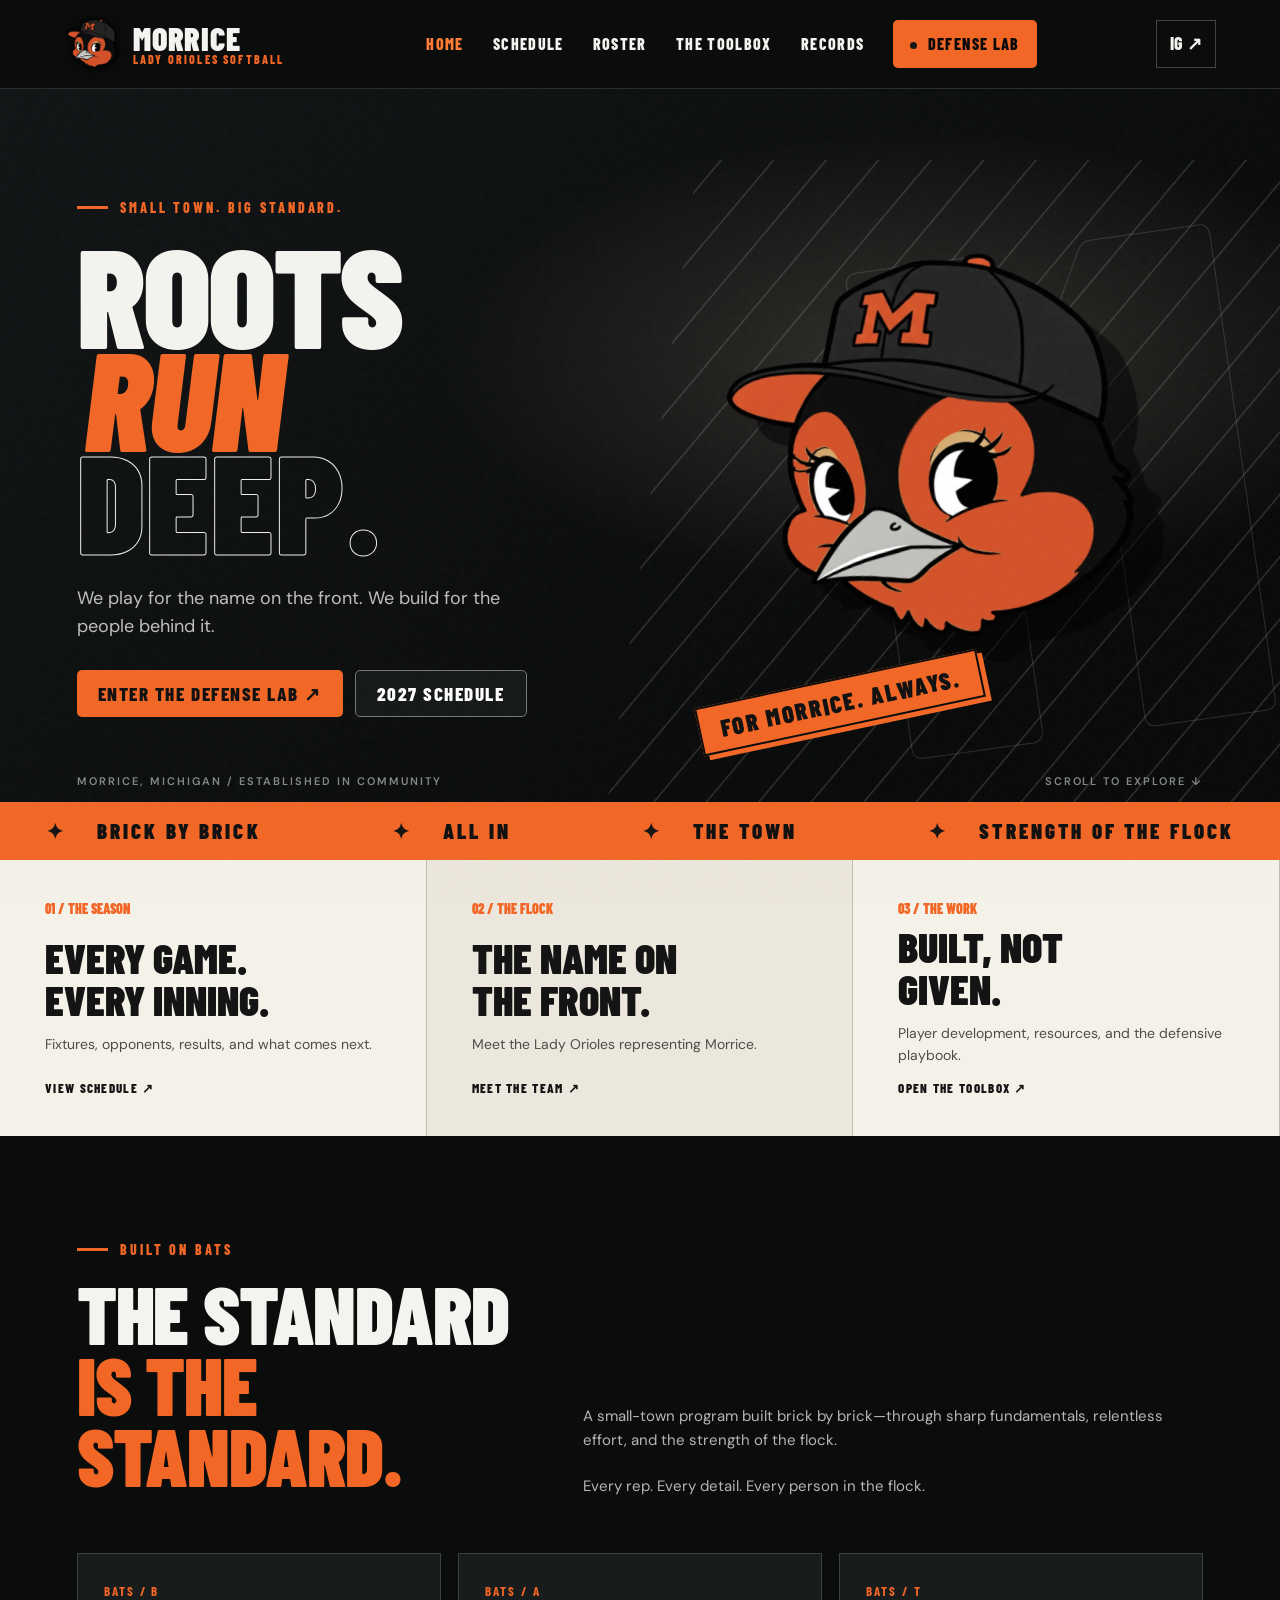
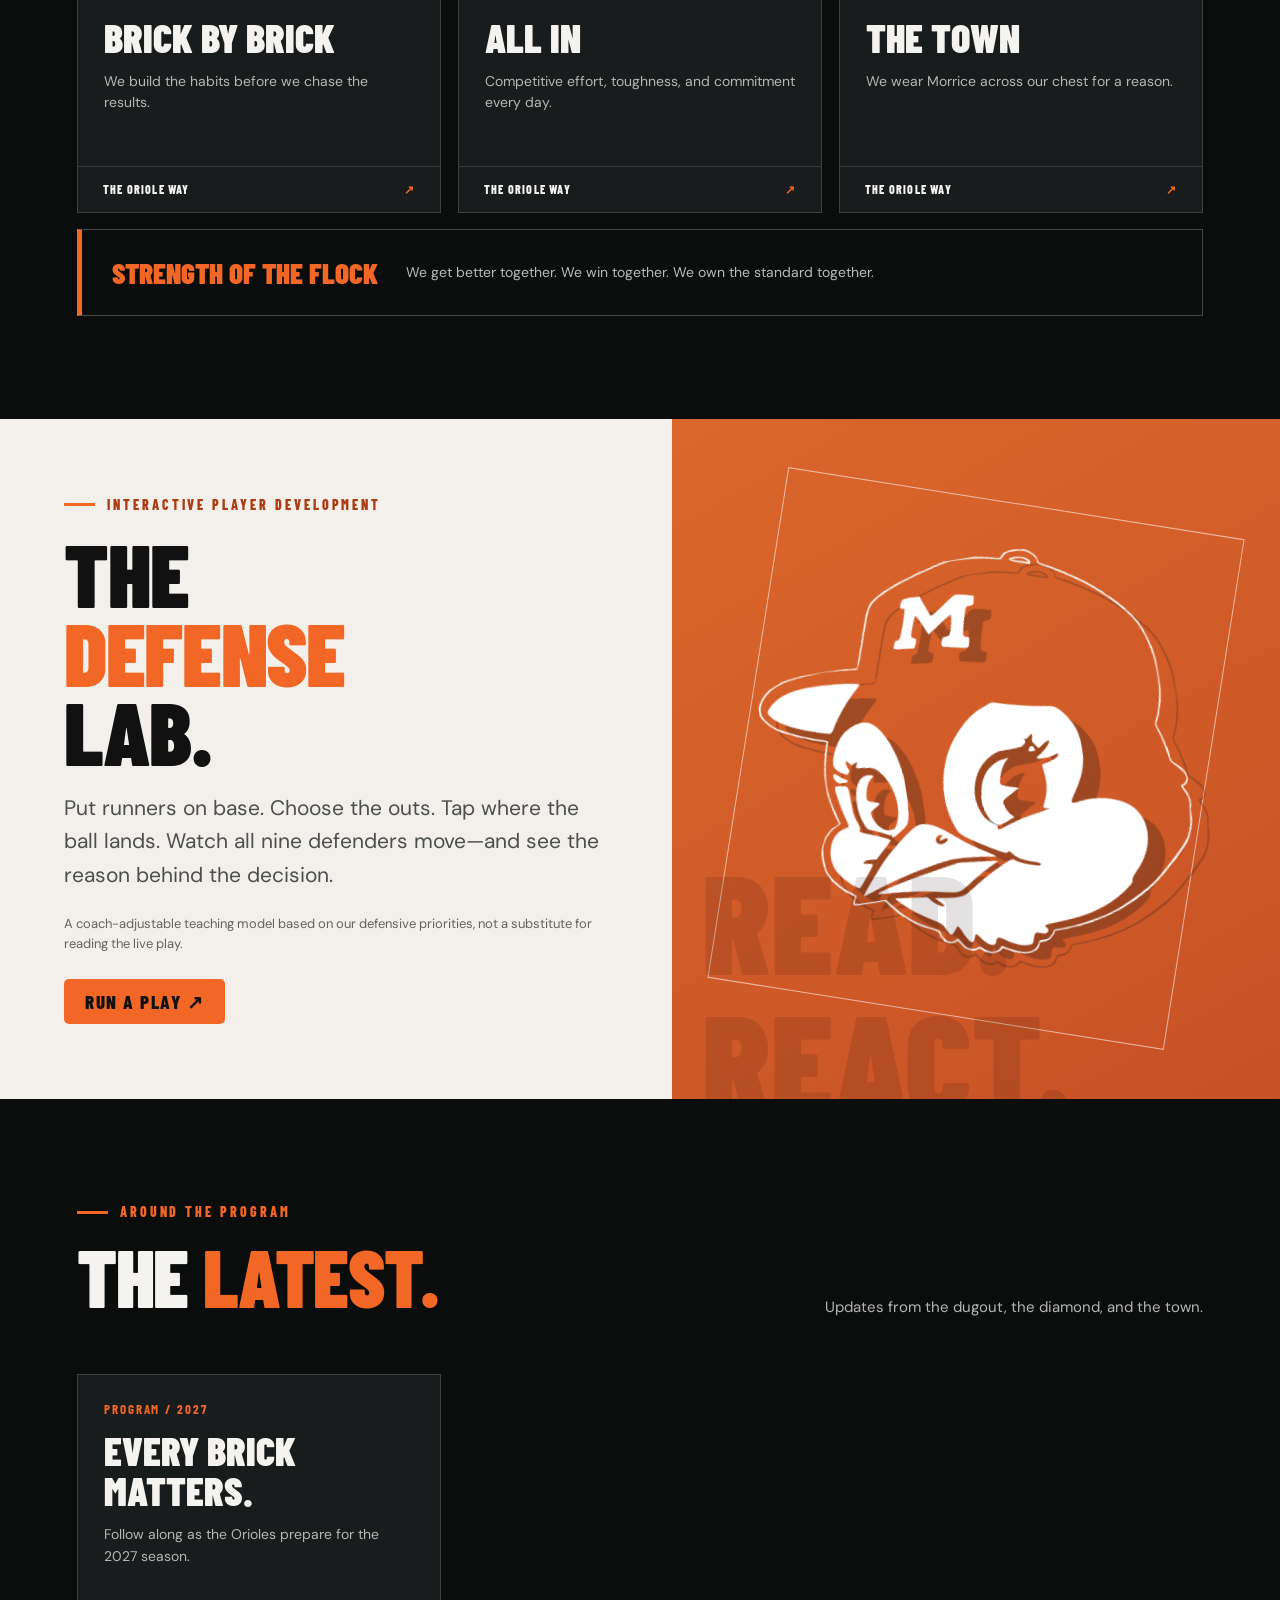
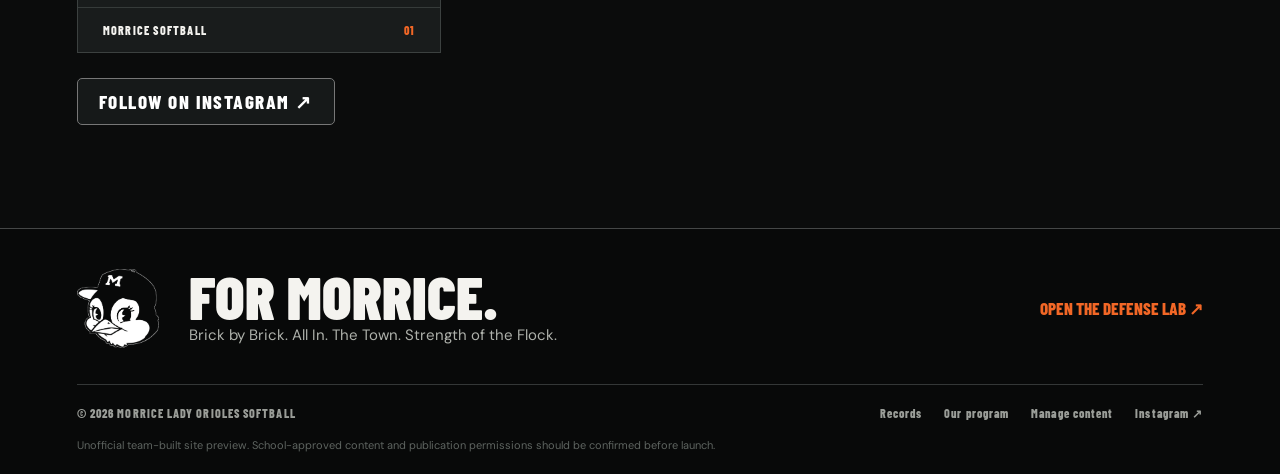
==== index.html @ 17a163be "Add files via upload" ====
<!doctype html>
<html lang="en">
<head>
  <meta charset="utf-8" />
  <meta name="viewport" content="width=device-width, initial-scale=1" />
  <meta name="theme-color" content="#0a0b0b" />
  <meta name="description" content="Morrice Lady Orioles Softball — Roots Run Deep. Official-style program site, schedules, roster, Toolbox, and interactive defensive teaching lab." />
  <title>Morrice Lady Orioles Softball | Roots Run Deep</title>
  <link rel="icon" type="image/webp" href="assets/boop.webp" />
  <link rel="preconnect" href="https://fonts.googleapis.com" />
  <link rel="preconnect" href="https://fonts.gstatic.com" crossorigin />
  <link href="https://fonts.googleapis.com/css2?family=Barlow+Condensed:wght@400;500;600;700;800;900&family=DM+Sans:wght@400;500;600;700&display=swap" rel="stylesheet" />
  <link rel="stylesheet" href="styles.css" />
  <script src="data/content.js"></script>
  <script src="defense.js" defer></script>
  <script src="app.js" defer></script>
</head>
<body>
  <a class="skip-link" href="#main">Skip to content</a>
  <div class="site-shell">
    <header class="topbar">
      <a class="brand" href="#home" aria-label="Morrice Softball home">
        <img class="brand-bird" src="assets/boop.webp" alt="" />
        <span class="brand-text"><strong>MORRICE</strong><small>LADY ORIOLES SOFTBALL</small></span>
      </a>
      <nav class="desktop-nav" aria-label="Main navigation">
        <a href="#home" data-nav="home">Home</a>
        <a href="#schedule" data-nav="schedule">Schedule</a>
        <a href="#roster" data-nav="roster">Roster</a>
        <a href="#toolbox" data-nav="toolbox">The Toolbox</a>
        <a href="#records" data-nav="records">Records</a>
        <a class="nav-lab" href="#lab" data-nav="lab"><span class="nav-live-dot"></span> Defense Lab</a>
      </nav>
      <div class="header-actions">
        <a class="social-text" href="https://www.instagram.com/morriceoriolessoftball/" id="headerIG" target="_blank" rel="noopener noreferrer" aria-label="Morrice Softball Instagram">IG ↗</a>
        <button class="mobile-menu-toggle" id="menuToggle" type="button" aria-label="Open menu" aria-expanded="false">☰</button>
      </div>
      <nav class="mobile-nav" id="mobileNav" aria-label="Mobile navigation">
        <a href="#home">Home</a><a href="#schedule">Schedule</a><a href="#roster">Roster</a><a href="#toolbox">The Toolbox</a><a href="#lab">Defense Lab</a><a href="#records">Records</a><a href="#about">About</a>
      </nav>
    </header>
    <main id="main" tabindex="-1"><noscript><p style="padding:3rem;color:white">Please enable JavaScript to view this site and use the interactive defense lab.</p></noscript></main>
    <footer class="site-footer">
      <div class="footer-top"><img src="assets/boop-mono.webp" alt="" /><div><strong>FOR MORRICE.</strong><span>Brick by Brick. All In. The Town. Strength of the Flock.</span></div><a href="#lab" class="text-link">OPEN THE DEFENSE LAB ↗</a></div>
      <div class="footer-bottom"><span>© <span id="copyrightYear">2027</span> MORRICE LADY ORIOLES SOFTBALL</span><div><a href="#records">Records</a><a href="#about">Our program</a><a href="#manage">Manage content</a><a id="footerIG" href="https://www.instagram.com/morriceoriolessoftball/" target="_blank" rel="noopener noreferrer">Instagram ↗</a></div></div>
      <p class="footer-note">Unofficial team-built site preview. School-approved content and publication permissions should be confirmed before launch.</p>
    </footer>
  </div>
</body>
</html>
---- styles.css ----
:root{--black:#0b0c0c;--ink:#101112;--dark:#151719;--dark2:#1d2021;--slate:#25292a;--line:#343838;--orange:#f26726;--orange2:#ff7b36;--cream:#f4f1e9;--text:#f4f3ef;--muted:#b5b7b4;--display:'Barlow Condensed',Impact,'Arial Narrow',sans-serif;--body:'DM Sans',system-ui,-apple-system,sans-serif;--radius:16px}
*{box-sizing:border-box}html{scroll-behavior:smooth}body{margin:0;background:var(--black);color:var(--text);font:15px/1.55 var(--body);-webkit-font-smoothing:antialiased}body:before{content:"";pointer-events:none;position:fixed;inset:0;opacity:.13;z-index:20;background-image:url("data:image/svg+xml,%3Csvg viewBox='0 0 180 180' xmlns='http://www.w3.org/2000/svg'%3E%3Cfilter id='n'%3E%3CfeTurbulence type='fractalNoise' baseFrequency='.8' numOctaves='3' stitchTiles='stitch'/%3E%3C/filter%3E%3Crect width='180' height='180' filter='url(%23n)' opacity='.18'/%3E%3C/svg%3E")}a{color:inherit;text-decoration:none}button,input,textarea,select{font:inherit}button{cursor:pointer}button:disabled{cursor:not-allowed;opacity:.45}input,select,textarea{color:var(--text);background:#141717;border:1px solid #4c5150;border-radius:8px;padding:10px 12px;width:100%;accent-color:var(--orange)}input:focus,select:focus,textarea:focus,button:focus-visible,a:focus-visible{outline:2px solid var(--orange2);outline-offset:3px}img{max-width:100%}svg{max-width:100%}.skip-link{position:absolute;top:-90px;left:12px;background:var(--orange);padding:8px 14px;z-index:100}.skip-link:focus{top:10px}.site-shell{max-width:1800px;margin:auto;min-height:100vh;overflow:hidden}.topbar{height:89px;display:flex;align-items:center;padding:0 clamp(18px,5vw,84px);gap:38px;justify-content:space-between;border-bottom:1px solid #2b2e2e;background:#0c0d0de8;backdrop-filter:blur(16px);position:sticky;top:0;z-index:30}.brand{display:flex;align-items:center;gap:8px;min-width:243px}.brand-bird{width:61px;height:61px;object-fit:contain;filter:drop-shadow(0 1px 4px #000)}.brand-text{display:flex;flex-direction:column;line-height:.95}.brand-text strong{font-family:var(--display);font-weight:900;font-size:32px;letter-spacing:.025em}.brand-text small{font-family:var(--display);font-size:12px;letter-spacing:.18em;color:var(--orange);font-weight:800}.desktop-nav{display:flex;gap:29px;align-items:center}.desktop-nav a{font-family:var(--display);font-size:16px;letter-spacing:.085em;font-weight:800;text-transform:uppercase;white-space:nowrap;position:relative}.desktop-nav a:not(.nav-lab):hover,.desktop-nav a.active{color:var(--orange2)}.nav-lab{background:var(--orange);color:#0b0b0b;border-radius:5px;padding:12px 17px}.nav-lab:hover{background:#ff8749}.nav-live-dot{display:inline-block;background:#171717;width:7px;height:7px;border-radius:50%;margin-right:6px;vertical-align:middle}.header-actions{display:flex;align-items:center;gap:10px}.social-text{font-family:var(--display);font-size:18px;font-weight:800;border:1px solid #444;padding:9px 13px;white-space:nowrap}.social-text:hover{border-color:var(--orange);color:var(--orange)}.mobile-menu-toggle{display:none;background:none;color:white;border:0;font-size:26px}.mobile-nav{display:none}.section{padding:clamp(64px,8vw,124px) clamp(20px,6vw,100px)}.max-layout{max-width:1440px;margin:auto}.eyebrow,.labelcaps{font-family:var(--display);font-size:14px;letter-spacing:.21em;font-weight:800;text-transform:uppercase;color:var(--orange)}.kicker-line{display:flex;align-items:center;gap:12px}.kicker-line:before{content:"";width:31px;height:3px;background:var(--orange)}.section-heading{font:900 clamp(48px,6.3vw,98px)/.88 var(--display);text-transform:uppercase;letter-spacing:-.015em;margin:18px 0 22px}.section-heading em{font-style:normal;color:var(--orange)}.lede{font-size:clamp(16px,1.8vw,21px);color:#c6c8c4;line-height:1.6;max-width:690px}.hero{min-height:708px;position:relative;isolation:isolate;display:grid;grid-template-columns:55% 45%;align-items:center;padding:68px clamp(20px,6vw,100px) 45px;background:radial-gradient(ellipse at 72% 38%,#32302c 0,transparent 37%),linear-gradient(135deg,#121516,#090a0a 80%);overflow:hidden}.hero:after{position:absolute;z-index:-1;content:"";height:115%;width:60%;right:-10%;top:10%;opacity:.17;background:repeating-linear-gradient(125deg,transparent 0 18px,#eee 19px,transparent 21px,transparent 43px);transform:skew(-8deg)}.hero-copy{position:relative;z-index:2}.hero-mini{margin-bottom:24px}.hero h1{font-family:var(--display);font-size:clamp(95px,11vw,184px);line-height:.73;letter-spacing:-.022em;font-weight:900;margin:19px 0 34px;text-transform:uppercase}.hero h1 span{display:block}.hero h1 .orange{color:var(--orange);font-style:italic;padding-left:7px}.hero h1 .outline{-webkit-text-stroke:1px rgba(255,255,255,.93);color:transparent;letter-spacing:.012em}.hero-copy p{max-width:475px;font-size:18px;color:#bfc0bc}.hero-actions{display:flex;flex-wrap:wrap;gap:12px;margin-top:30px}.btn{border:0;border-radius:5px;padding:13px 21px;font:800 19px/1 var(--display);letter-spacing:.08em;text-transform:uppercase;display:inline-flex;align-items:center;gap:9px;justify-content:center;transition:transform .18s,background .2s,color .2s}.btn:hover{transform:translateY(-2px)}.btn-primary{background:var(--orange);color:#111}.btn-primary:hover{background:#ff8b4d}.btn-secondary{border:1px solid #777;background:#161919;color:white}.btn-secondary:hover{border-color:var(--orange)}.btn-light{background:var(--cream);color:#111}.hero-graphic{position:relative;height:600px;display:flex;align-items:center;justify-content:center}.hero-graphic:before{content:"M";position:absolute;right:-10%;font:900 700px/.6 var(--display);color:transparent;-webkit-text-stroke:1px #ffffff23;z-index:-1;transform:rotate(-8deg)}.hero-bird{width:min(95%,590px);max-height:560px;object-fit:contain;filter:drop-shadow(27px 30px 0 rgba(0,0,0,.5));transform:rotate(-7deg)}.hero-stamp{position:absolute;left:0;bottom:30px;transform:rotate(-12deg);background:var(--orange);color:#111;padding:8px 20px;font:900 24px var(--display);letter-spacing:.08em;border:2px solid #0c0c0c;box-shadow:5px 5px 0 var(--orange)}.hero-foot{position:absolute;left:clamp(20px,6vw,100px);right:clamp(20px,6vw,100px);bottom:14px;display:flex;justify-content:space-between;color:#858987;font:600 11px var(--body);letter-spacing:.18em}.marquee-bar{background:var(--orange);color:#101010;overflow:hidden;padding:16px 0}.marquee-inner{display:flex;justify-content:space-around;gap:40px;white-space:nowrap;font:900 21px var(--display);letter-spacing:.15em}.marquee-inner span:before{content:"✦";margin-right:30px;color:#151515}.feature-band{display:grid;grid-template-columns:repeat(3,1fr);background:var(--cream);color:#141414}.feature{min-height:258px;padding:40px 45px;border-right:1px solid #bebbb4;display:flex;flex-direction:column;justify-content:space-between}.feature h3{font:900 42px/1 var(--display);margin:8px 0}.feature p{font-size:14px;color:#4d4d4b}.feature .num{font:900 14px var(--display);color:var(--orange)}.feature a{font:800 13px var(--display);letter-spacing:.1em}.feature a:hover{color:var(--orange)}.feature:nth-child(2){background:#ece7dc}.panel-light{background:var(--cream);color:#151515}.panel-light .lede{color:#555}.card-grid{display:grid;grid-template-columns:repeat(3,minmax(0,1fr));gap:17px;margin-top:40px}.editorial-card{border:1px solid #3c4140;background:#191c1c;min-height:260px;display:flex;flex-direction:column;justify-content:space-between;transition:transform .2s,border-color .2s}.editorial-card:hover{transform:translateY(-4px);border-color:var(--orange)}.editorial-card .top{padding:26px}.editorial-card .card-eyebrow{font:700 13px var(--display);letter-spacing:.15em;text-transform:uppercase;color:var(--orange)}.editorial-card h3{font:900 40px/1 var(--display);text-transform:uppercase;margin:13px 0 8px}.editorial-card p{color:var(--muted);font-size:14px}.editorial-card .card-foot{border-top:1px solid #363b3a;display:flex;justify-content:space-between;padding:15px 25px;font:800 12px var(--display);letter-spacing:.1em}.editorial-card .card-foot span{color:var(--orange)}.showcase{display:grid;grid-template-columns:1.05fr .95fr;min-height:550px;background:#f3efea;color:#111}.showcase-copy{padding:75px clamp(26px,5vw,80px)}.showcase .section-heading{font-size:clamp(65px,7vw,110px)}.showcase-image{background:linear-gradient(150deg,#dc672c,#c75124);position:relative;display:grid;place-items:center;overflow:hidden}.showcase-image:before{content:"";position:absolute;inset:12%;border:1px solid #ffffff91;transform:rotate(9deg)}.showcase-image img{width:68%;position:relative;filter:drop-shadow(15px 17px 0 #1114);transform:rotate(-9deg)}.showcase-image .watermark{position:absolute;bottom:-30px;left:5%;font:900 140px var(--display);color:#1b0b061f;line-height:1}.section-intro{display:flex;justify-content:space-between;gap:24px;align-items:flex-end}.section-intro p{max-width:620px;color:var(--muted)}.schedule-list,.roster-grid{margin-top:28px}.schedule-row{display:grid;grid-template-columns:100px 1fr auto auto;align-items:center;gap:25px;padding:23px 13px;border-bottom:1px solid #454a48}.schedule-date{font:800 22px var(--display);color:var(--orange);white-space:nowrap}.schedule-opponent{font:800 clamp(23px,3vw,34px) var(--display);text-transform:uppercase}.schedule-opponent small{display:block;font:600 12px var(--body);color:#a8aaa7;text-transform:none}.schedule-meta{text-transform:uppercase;font:800 13px var(--display);color:#bdbfba;letter-spacing:.08em}.schedule-result{font:800 16px var(--display);color:var(--orange);min-width:80px;text-align:right}.empty-state{margin:35px 0;padding:54px;border:1px dashed #70746b;background:#161918}.empty-state h3{font:900 35px var(--display);margin:4px 0;text-transform:uppercase}.empty-state p{max-width:600px;color:var(--muted)}.roster-grid{display:grid;grid-template-columns:repeat(4,1fr);gap:14px}.player-card{background:#1a1e1e;border:1px solid #3b4040;min-height:250px;display:flex;flex-direction:column;justify-content:space-between;padding:22px;overflow:hidden}.player-card .player-num{font:900 98px/.85 var(--display);color:var(--orange);opacity:.7}.player-card h3{font:800 27px/1.05 var(--display);text-transform:uppercase;margin:0}.player-card p{color:#adb1ae;margin:9px 0 0;font-size:13px}.player-card .pos{font:800 13px var(--display);letter-spacing:.12em;color:var(--orange)}.roster-privacy{padding:15px;background:#171a1a;border-left:3px solid var(--orange);color:#bfc1bd;font-size:13px;margin-top:20px}.filter-pills{display:flex;flex-wrap:wrap;gap:8px;margin-top:28px}.pill{border:1px solid #515856;color:#ddd;background:#171919;border-radius:40px;font:800 13px var(--display);letter-spacing:.08em;text-transform:uppercase;padding:10px 17px}.pill.active,.pill:hover{background:var(--orange);border-color:var(--orange);color:#111}.toolbox-card{min-height:345px;background:#181b1b;border:1px solid #444;display:flex;flex-direction:column;padding:26px;position:relative;overflow:hidden}.toolbox-card:before{content:"";position:absolute;right:-65px;top:-30px;border:1px solid #ffffff10;width:210px;height:210px;border-radius:50%}.toolbox-card .serial{font:900 14px var(--display);color:var(--orange)}.toolbox-card h3{font:900 41px/.93 var(--display);margin:21px 0 9px;text-transform:uppercase;max-width:340px}.toolbox-card p{font-size:14px;color:#bcc1be}.toolbox-card .toolbox-bottom{margin-top:auto;display:flex;justify-content:space-between;align-items:center;border-top:1px solid #404544;padding-top:18px;font:800 14px var(--display);color:var(--orange);letter-spacing:.06em}.toolbox-card .toolbox-bottom button{font:800 14px var(--display);background:none;border:0;color:var(--orange);padding:5px}.toolbox-detail{padding:26px;background:var(--cream);color:#151515;border-radius:4px;margin-top:22px;position:relative}.toolbox-detail h3{font:900 42px var(--display);text-transform:uppercase;margin:0}.toolbox-detail p{max-width:750px}.toolbox-detail li{margin:8px 0}.toolbox-detail .btn{margin:15px 0 4px}.toolbox-detail .close{position:absolute;right:20px;top:15px;color:#151515;background:none;border:0;font-size:22px}.about-grid{display:grid;grid-template-columns:.85fr 1.15fr;gap:65px;align-items:center}.about-graphic{background:#f26726;min-height:495px;display:grid;place-items:center;position:relative;overflow:hidden}.about-graphic img{width:76%;filter:drop-shadow(12px 15px 0 #0003)}.about-graphic:after{content:"EST. MORRICE";position:absolute;bottom:24px;left:25px;font:800 15px var(--display);color:#080808;letter-spacing:.16em}.values-grid{display:grid;grid-template-columns:repeat(2,1fr);gap:14px;margin-top:35px}.value-item{border-top:1px solid #4e5452;padding-top:17px}.value-item strong{font:900 22px var(--display);color:var(--orange)}.value-item p{font-size:13px;color:#b9bfbb;margin-top:7px}.records-grid{display:grid;grid-template-columns:repeat(3,1fr);gap:16px;margin-top:20px}.records-grid .editorial-card{min-height:170px}.page-hero{padding:83px clamp(20px,6vw,100px) 75px;background:radial-gradient(circle at 85% 40%,#2d211b 0,transparent 30%),#101313;border-bottom:1px solid #313637;position:relative;overflow:hidden}.page-hero:after{content:"M";position:absolute;right:2%;top:-65px;font:900 360px/.85 var(--display);color:#ffffff09;pointer-events:none}.page-hero .section-heading{font-size:clamp(75px,9vw,138px);max-width:1000px}.page-hero .lede{max-width:720px}.page-hero .pennant-small{width:230px;margin-top:27px;transform:rotate(-8deg)}.site-footer{background:#080909;border-top:1px solid #454747;padding:40px clamp(20px,6vw,100px) 22px}.footer-top{display:flex;align-items:center;gap:30px;padding-bottom:36px}.footer-top img{width:82px}.footer-top strong{display:block;font:900 61px/.9 var(--display)}.footer-top span{color:#aeb1ab}.footer-top .text-link{margin-left:auto;font:800 17px var(--display);color:var(--orange);white-space:nowrap}.footer-bottom{border-top:1px solid #343737;padding-top:21px;display:flex;justify-content:space-between;gap:16px;color:#9a9d98;font:800 12px var(--display);letter-spacing:.09em}.footer-bottom div{display:flex;gap:22px}.footer-bottom a:hover{color:var(--orange)}.footer-note{font:11px var(--body);color:#5e6460;margin:17px 0 0}
/* Defense Lab */
.lab-page{background:#0e1111}.lab-top{padding:62px clamp(20px,5vw,78px) 32px}.lab-top .section-heading{margin-top:11px;font-size:clamp(59px,6vw,104px)}.lab-top .lede{font-size:15px;max-width:880px}.lab-shell{display:grid;grid-template-columns:minmax(0,1.38fr) minmax(310px,.62fr);gap:23px;padding:0 clamp(18px,5vw,78px) 55px;align-items:start}.lab-board{border:1px solid #3d4440;background:#161a19;border-radius:12px;overflow:hidden}.lab-board-header{padding:17px 22px;border-bottom:1px solid #3e4340;display:flex;align-items:center;justify-content:space-between;gap:12px}.lab-board-header strong{font:800 22px var(--display);letter-spacing:.07em}.lab-board-header small{color:#acb1ac;font-size:12px}.field-frame{position:relative;background:radial-gradient(circle at 50% 30%,#263b2c,#131e1a 72%,#0a1713 100%);padding:0}.field-frame svg{display:block;width:100%;height:auto;max-height:790px;cursor:crosshair;touch-action:manipulation;user-select:none}.field-hint{position:absolute;left:14px;top:14px;background:#101916da;border:1px solid #456046;padding:9px 12px;color:#f2f5ef;font:700 12px var(--body);pointer-events:none}.field-legend{display:flex;flex-wrap:wrap;gap:18px;padding:14px 18px;border-top:1px solid #3e4641;font-size:11px;color:#aeb7af}.field-legend i{display:inline-block;width:22px;height:4px;vertical-align:middle;margin-right:7px}.movement-sample{background:var(--orange)}.throw-sample{background:repeating-linear-gradient(90deg,#fff 0 6px,transparent 6px 9px)}.lab-actions{display:flex;gap:9px;padding:16px 18px 20px;border-top:1px solid #3e4641;flex-wrap:wrap}.lab-actions .btn{padding:11px 18px;font-size:17px}.lab-sidebar{display:flex;flex-direction:column;gap:17px}.control-card,.readout-card{background:#181c1b;border:1px solid #3e4541;padding:23px;border-radius:11px}.card-title{font:900 27px var(--display);letter-spacing:.06em;text-transform:uppercase;margin:0 0 17px}.control-label{display:block;color:#c1c8c2;font:800 12px var(--display);letter-spacing:.12em;text-transform:uppercase;margin:16px 0 9px}.outs-options,.runner-options{display:flex;gap:8px}.toggle-square{flex:1;padding:13px 5px;background:#292e2b;border:1px solid #505650;color:#e1e5dd;border-radius:5px;font:900 18px var(--display)}.toggle-square.active{background:var(--orange);color:#0f0f0f;border-color:var(--orange)}.toggle-square small{display:block;font:600 10px var(--body);letter-spacing:0}.control-card select{font-size:14px}.control-card .row-two{display:grid;grid-template-columns:1fr 1fr;gap:12px}.control-card .mini-help{color:#89968d;font-size:12px;margin:11px 0 0}.callout{padding:15px 18px;background:#f2672615;border-left:3px solid var(--orange);color:#e5e6e0;font-size:13px}.readout-card h4{font:900 23px var(--display);color:var(--orange);margin:7px 0 3px}.readout-card p{color:#c3c9c1;font-size:13px}.assignment-list{margin-top:15px;display:grid;gap:1px}.assignment{display:grid;grid-template-columns:43px 1fr;gap:10px;align-items:start;padding:9px 0;border-bottom:1px solid #353d37;font-size:12px;color:#ccd3c8}.assignment:last-child{border-bottom:0}.position-tag{background:#303831;border:1px solid #465046;border-radius:3px;text-align:center;font:800 15px var(--display);color:#fff}.assignment.primary .position-tag{background:var(--orange);color:#111;border-color:var(--orange)}.lab-warning{color:#a6afa8;font-size:12px;line-height:1.55}.lab-help-grid{display:grid;grid-template-columns:repeat(3,1fr);gap:17px}.lab-help-grid .feature{min-height:210px;border:1px solid #d5d0c7;padding:27px}.lab-help-grid .feature h3{font-size:31px}
/* SVG fielder */
.fielder circle{fill:#111a17;stroke:#fafaf4;stroke-width:3}.fielder text{font:900 23px var(--display);fill:#f8fbf4;text-anchor:middle;dominant-baseline:central;pointer-events:none}.fielder.is-primary circle{fill:#ff792b;stroke:#fff}.fielder.is-primary text{fill:#111}.fielder.is-cutoff circle{stroke:#f5a142;stroke-width:5}.fielder{cursor:pointer}.move-path{stroke:#f26726;stroke-width:5;stroke-dasharray:7 8;opacity:.85;fill:none;stroke-linecap:round}.throw-path{stroke:#fdf5e7;stroke-width:5;stroke-dasharray:9 7;opacity:.88;fill:none;stroke-linecap:round}.hit-indicator{fill:#fff7e3;stroke:#fe782c;stroke-width:6}.hit-glow{fill:#ff661d44;stroke:#ff852d;stroke-width:2;stroke-dasharray:3 7}.field-base{fill:#f4efe4;stroke:#111;stroke-width:2}
/* Content manager */
.manager-grid{display:grid;grid-template-columns:1fr 1fr;gap:18px}.manager-panel{background:#191d1b;border:1px solid #414742;padding:26px}.manager-panel h3{font:900 31px var(--display);text-transform:uppercase;margin:0 0 10px}.manager-panel label{display:block;font-size:12px;font-weight:700;color:#c8cdc6;margin:16px 0 7px}.manager-panel input,.manager-panel textarea{background:#101312}.manager-panel textarea{min-height:108px;resize:vertical}.manager-panel .row-two{display:grid;grid-template-columns:1fr 1fr;gap:12px}.manager-actions{display:flex;flex-wrap:wrap;gap:8px;margin-top:18px}.manager-note{color:#c8c9c2;font-size:13px;max-width:850px}.manager-table{border-collapse:collapse;width:100%;font-size:12px}.manager-table th{text-align:left;color:#f07838}.manager-table td,.manager-table th{border-bottom:1px solid #4c5150;padding:10px 5px}.manager-table button{border:1px solid #555;background:transparent;color:#fff;padding:4px 8px}.manager-status{margin-top:13px;color:#ffc398;font-size:13px}.public-note{background:#251a14;border:1px solid #753f21;padding:18px 22px;border-radius:6px;color:#f1d8c9;font-size:13px}
@media(max-width:1130px){.desktop-nav{gap:14px}.desktop-nav a{font-size:14px}.topbar{gap:18px}.brand{min-width:213px}.brand-text strong{font-size:29px}.brand-bird{width:52px;height:52px}.hero h1{font-size:clamp(83px,10.4vw,120px)}.hero{min-height:600px}.hero-graphic{height:500px}.hero-graphic:before{font-size:550px}.feature{padding:30px}.lab-shell{grid-template-columns:1fr}.lab-sidebar{display:grid;grid-template-columns:1fr 1fr}.lab-sidebar .readout-card{grid-column:1/-1}.roster-grid{grid-template-columns:repeat(3,1fr)}}
@media(max-width:820px){.topbar{height:75px;padding:0 18px}.desktop-nav,.social-text{display:none}.mobile-menu-toggle{display:inline-block}.mobile-nav{display:none;position:absolute;top:75px;left:0;right:0;background:#101212;padding:12px 22px 22px;border-bottom:1px solid #444;box-shadow:0 20px 30px #0008}.mobile-nav.open{display:flex;flex-direction:column}.mobile-nav a{font:900 23px var(--display);text-transform:uppercase;border-bottom:1px solid #333;padding:12px 0}.mobile-nav a:hover{color:var(--orange)}.hero{grid-template-columns:1fr;min-height:0;padding-top:58px;padding-bottom:65px}.hero h1{font-size:clamp(90px,16vw,158px)}.hero-graphic{height:370px}.hero-bird{max-height:350px;width:80%}.hero-stamp{bottom:0;left:15%}.hero-foot{bottom:14px}.feature-band{grid-template-columns:1fr}.feature{min-height:190px}.showcase{grid-template-columns:1fr}.showcase-image{min-height:380px}.card-grid{grid-template-columns:repeat(2,1fr)}.section-intro{display:block}.about-grid{grid-template-columns:1fr}.about-graphic{min-height:340px}.footer-top{flex-wrap:wrap}.footer-top .text-link{margin-left:0}.schedule-row{grid-template-columns:90px 1fr auto;gap:12px}.schedule-result{grid-column:3}.schedule-meta{display:none}.roster-grid{grid-template-columns:repeat(2,1fr)}.manager-grid{grid-template-columns:1fr}.records-grid{grid-template-columns:1fr 1fr}}
@media(max-width:600px){.section{padding:68px 18px}.hero{padding-left:20px;padding-right:20px}.hero h1{font-size:clamp(82px,21vw,123px)}.hero-copy p{font-size:15px}.hero-graphic{height:310px}.hero-graphic:before{font-size:360px}.hero-stamp{font-size:18px}.hero-actions .btn{padding:13px 16px}.hero-foot{font-size:9px}.section-heading{font-size:clamp(53px,12vw,72px)}.card-grid{grid-template-columns:1fr}.footer-top strong{font-size:43px}.footer-top img{width:60px}.footer-bottom{display:block}.footer-bottom div{margin-top:16px;flex-wrap:wrap}.roster-grid{grid-template-columns:1fr 1fr}.player-card{min-height:208px;padding:17px}.player-card .player-num{font-size:70px}.player-card h3{font-size:21px}.lab-top{padding:42px 18px 23px}.lab-shell{padding:0 10px 40px}.lab-sidebar{display:flex}.lab-board-header{flex-wrap:wrap}.field-hint{font-size:9px;padding:5px 6px}.field-legend{gap:10px}.control-card,.readout-card{padding:18px}.lab-help-grid{grid-template-columns:1fr}.page-hero{padding:57px 20px}.page-hero .section-heading{font-size:clamp(68px,13vw,91px)}.values-grid{gap:18px}.records-grid{grid-template-columns:1fr}.manager-panel{padding:17px}}
@media(prefers-reduced-motion:reduce){*,*:before,*:after{animation:none!important;transition:none!important;scroll-behavior:auto!important}}
.home-s-line{display:flex;align-items:center;gap:28px;border:1px solid #434746;border-left:5px solid var(--orange);padding:25px 30px;margin-top:16px}.home-s-line span{font:900 29px var(--display);white-space:nowrap;color:var(--orange)}.home-s-line p{color:#b8bdb8;font-size:14px;margin:0}.heritage-grid{display:grid;grid-template-columns:repeat(4,1fr);align-items:center;gap:20px;margin-top:40px}.heritage-grid img{max-width:100%;max-height:210px;object-fit:contain;background:#1d1f1e;padding:20px;border-radius:10px;width:100%;height:220px}
@media(max-width:800px){.home-s-line{display:block}.home-s-line p{margin-top:8px}.heritage-grid{grid-template-columns:repeat(2,1fr)}}

.showcase .lede{color:#4b504f}.showcase .btn-primary{margin-top:12px}.nav-lab.active{color:#101010!important}.manager-table input{background:#101312}.field-frame:fullscreen{background:#101f15;display:grid;place-items:center}.field-frame:fullscreen svg{height:94vh;width:auto;max-height:94vh}.field-frame:fullscreen .field-hint{top:22px;left:22px}

.quiz-panel{background:#202521;border-top:1px solid #4a4f4c;padding:22px}.quiz-panel[hidden]{display:none}.quiz-panel h3{font:900 26px var(--display);margin:7px 0 16px}.quiz-panel p{font-size:14px;color:#ebf0e6;max-width:600px}
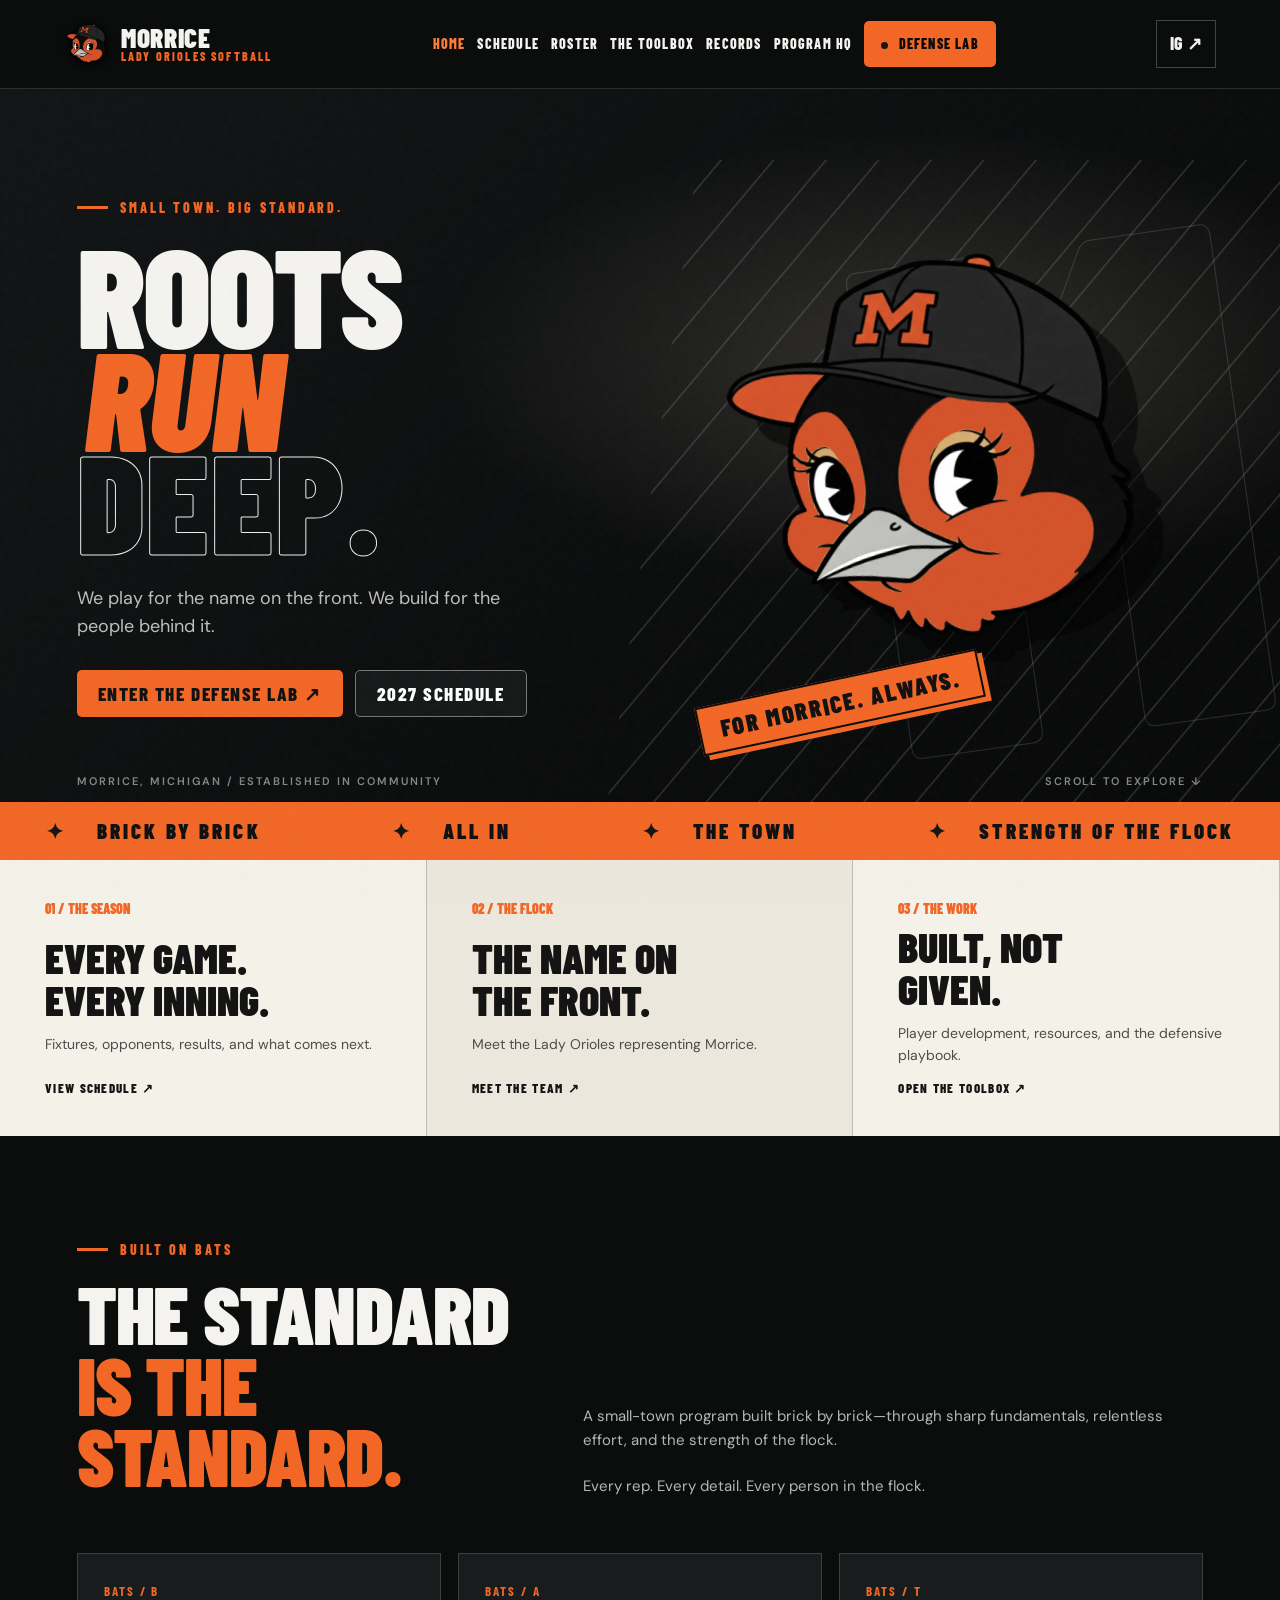
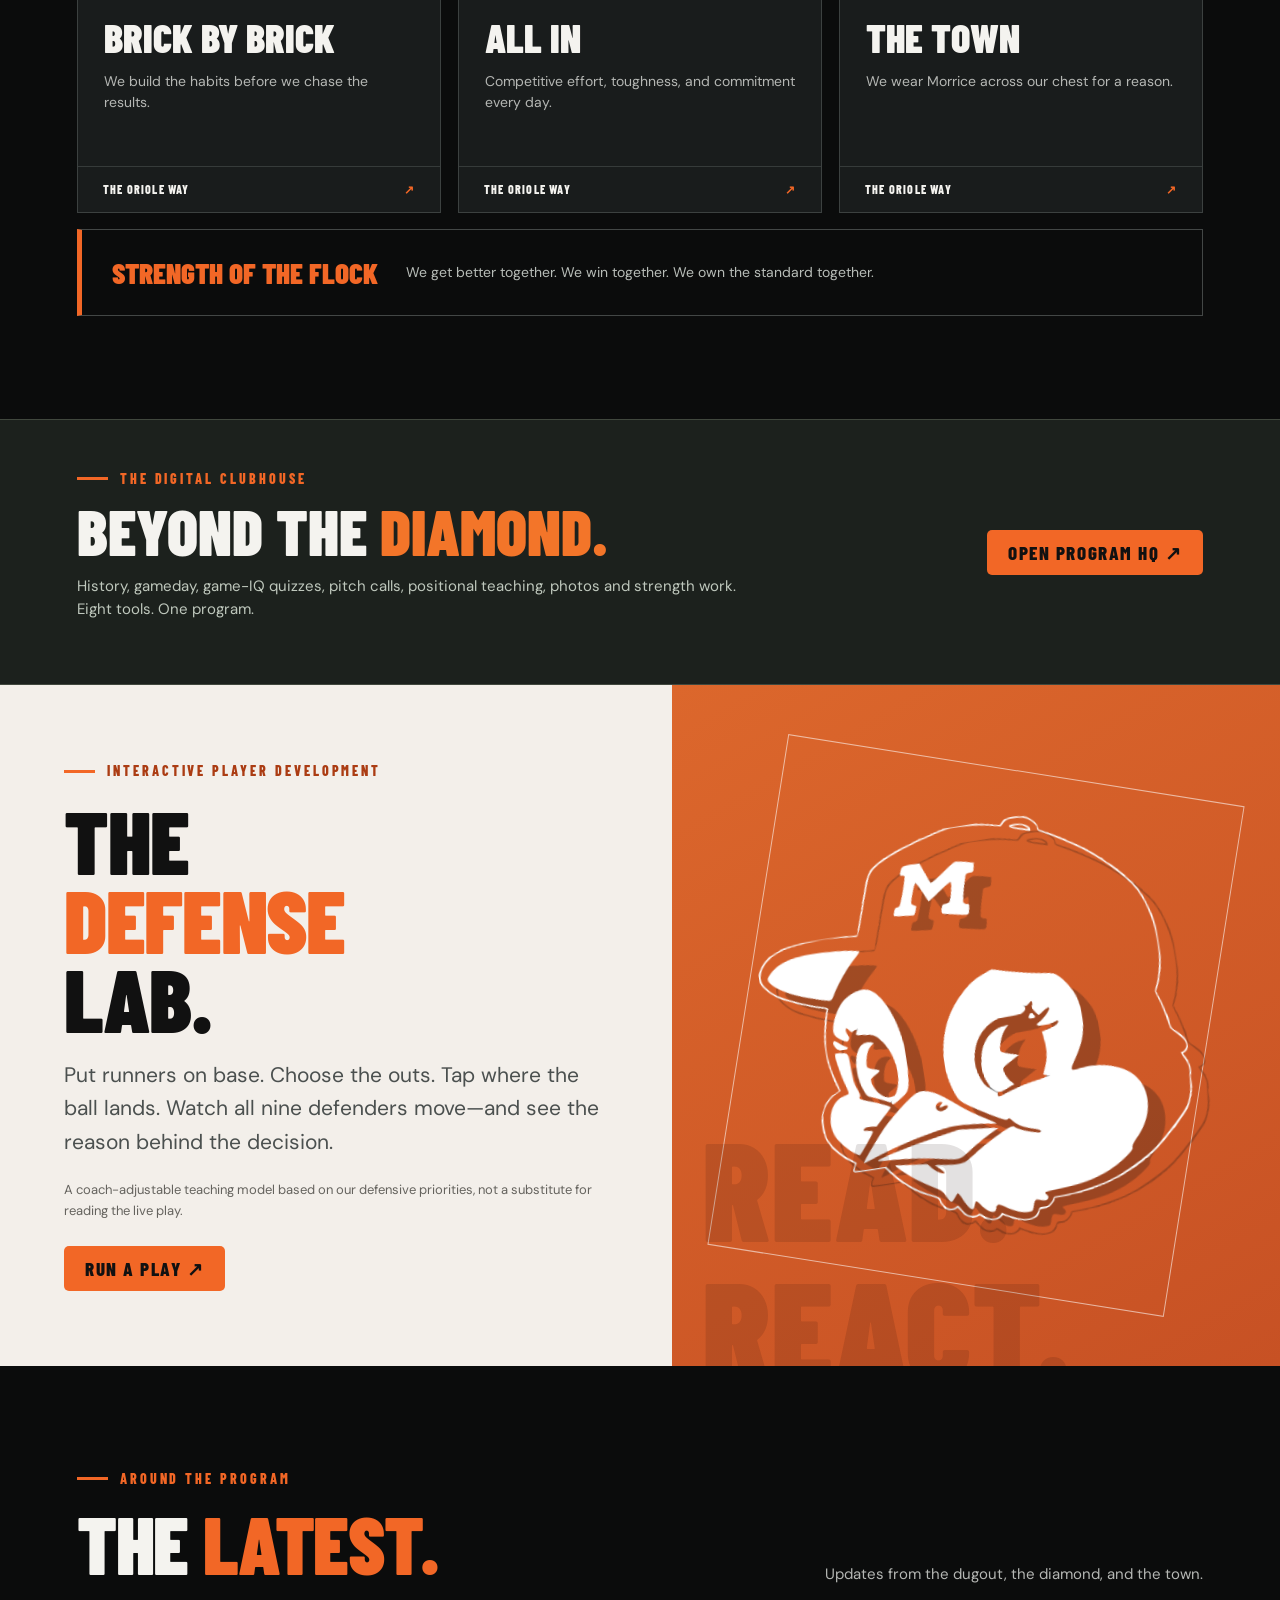
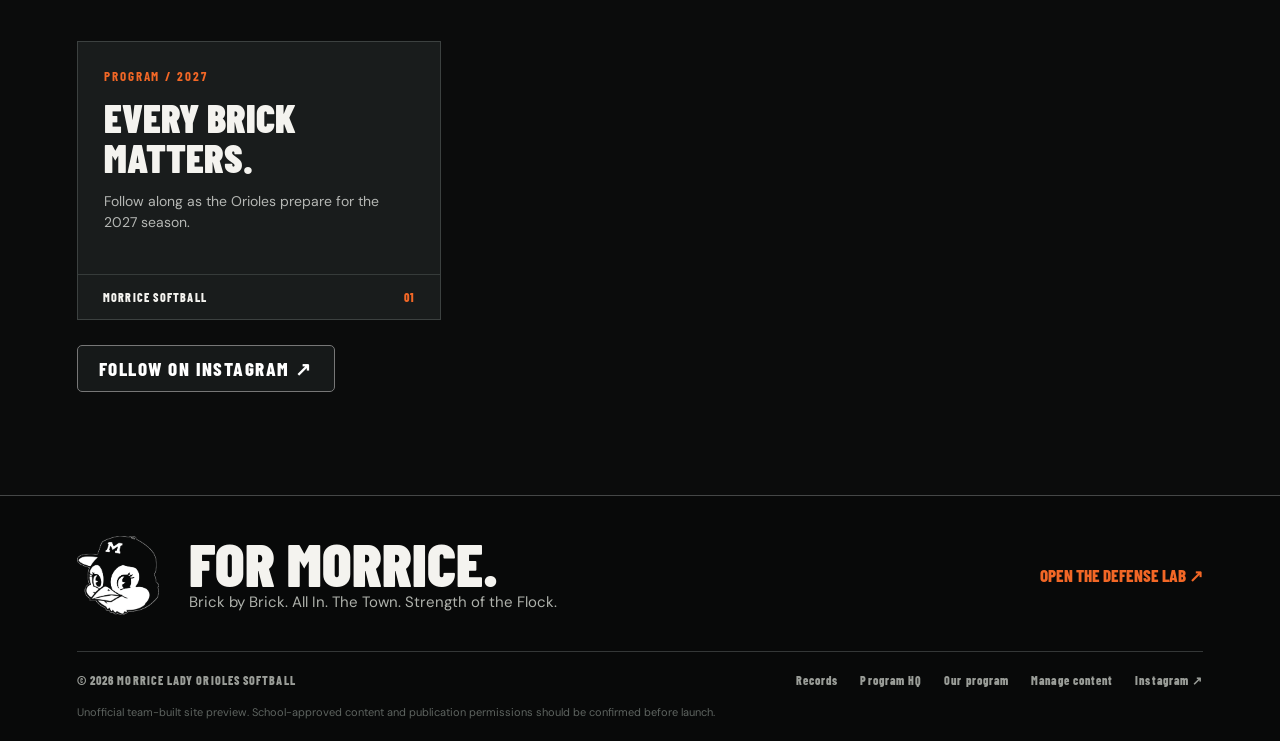
==== commit 4301641f: "Add files via upload" ====
--- a/index.html
+++ b/index.html
@@ -4,16 +4,22 @@
   <meta charset="utf-8" />
   <meta name="viewport" content="width=device-width, initial-scale=1" />
   <meta name="theme-color" content="#0a0b0b" />
-  <meta name="description" content="Morrice Lady Orioles Softball — Roots Run Deep. Official-style program site, schedules, roster, Toolbox, and interactive defensive teaching lab." />
+  <meta name="description" content="Morrice Lady Orioles Softball — Roots Run Deep. Official-style program site, schedules, roster, Toolbox, and interactive defensive teaching lab and Program HQ with historical records, game IQ quizzes, pitching, workouts and heritage." />
   <title>Morrice Lady Orioles Softball | Roots Run Deep</title>
   <link rel="icon" type="image/webp" href="assets/boop.webp" />
   <link rel="preconnect" href="https://fonts.googleapis.com" />
   <link rel="preconnect" href="https://fonts.gstatic.com" crossorigin />
   <link href="https://fonts.googleapis.com/css2?family=Barlow+Condensed:wght@400;500;600;700;800;900&family=DM+Sans:wght@400;500;600;700&display=swap" rel="stylesheet" />
   <link rel="stylesheet" href="styles.css" />
+  <link rel="stylesheet" href="records.css" />
+  <link rel="stylesheet" href="program.css" />
   <script src="data/content.js"></script>
+  <script src="data/records-data.js"></script>
+  <script src="data/program-data.js"></script>
+  <script src="program.js" defer></script>
+  <script src="records.js" defer></script>
   <script src="defense.js" defer></script>
-  <script src="app.js" defer></script>
+  <script src="app.js?v=20261115" defer></script>
 </head>
 <body>
   <a class="skip-link" href="#main">Skip to content</a>
@@ -29,6 +35,7 @@
         <a href="#roster" data-nav="roster">Roster</a>
         <a href="#toolbox" data-nav="toolbox">The Toolbox</a>
         <a href="#records" data-nav="records">Records</a>
+        <a href="#hub" data-nav="hub">Program HQ</a>
         <a class="nav-lab" href="#lab" data-nav="lab"><span class="nav-live-dot"></span> Defense Lab</a>
       </nav>
       <div class="header-actions">
@@ -36,13 +43,13 @@
         <button class="mobile-menu-toggle" id="menuToggle" type="button" aria-label="Open menu" aria-expanded="false">☰</button>
       </div>
       <nav class="mobile-nav" id="mobileNav" aria-label="Mobile navigation">
-        <a href="#home">Home</a><a href="#schedule">Schedule</a><a href="#roster">Roster</a><a href="#toolbox">The Toolbox</a><a href="#lab">Defense Lab</a><a href="#records">Records</a><a href="#about">About</a>
+        <a href="#home">Home</a><a href="#schedule">Schedule</a><a href="#roster">Roster</a><a href="#toolbox">The Toolbox</a><a href="#lab">Defense Lab</a><a href="#records">Records</a><a href="#hub">Program HQ</a><a href="#situation">Situation Room</a><a href="#chasing">Chasing History</a><a href="#about">About</a>
       </nav>
     </header>
     <main id="main" tabindex="-1"><noscript><p style="padding:3rem;color:white">Please enable JavaScript to view this site and use the interactive defense lab.</p></noscript></main>
     <footer class="site-footer">
       <div class="footer-top"><img src="assets/boop-mono.webp" alt="" /><div><strong>FOR MORRICE.</strong><span>Brick by Brick. All In. The Town. Strength of the Flock.</span></div><a href="#lab" class="text-link">OPEN THE DEFENSE LAB ↗</a></div>
-      <div class="footer-bottom"><span>© <span id="copyrightYear">2027</span> MORRICE LADY ORIOLES SOFTBALL</span><div><a href="#records">Records</a><a href="#about">Our program</a><a href="#manage">Manage content</a><a id="footerIG" href="https://www.instagram.com/morriceoriolessoftball/" target="_blank" rel="noopener noreferrer">Instagram ↗</a></div></div>
+      <div class="footer-bottom"><span>© <span id="copyrightYear">2027</span> MORRICE LADY ORIOLES SOFTBALL</span><div><a href="#records">Records</a><a href="#hub">Program HQ</a><a href="#about">Our program</a><a href="#manage">Manage content</a><a id="footerIG" href="https://www.instagram.com/morriceoriolessoftball/" target="_blank" rel="noopener noreferrer">Instagram ↗</a></div></div>
       <p class="footer-note">Unofficial team-built site preview. School-approved content and publication permissions should be confirmed before launch.</p>
     </footer>
   </div>
--- a/records.css
+++ b/records.css
@@ -0,0 +1,22 @@
+/* MORRICE RECORD BOOK — aligned with main black/orange/cream identity */
+.ra-root{--ra-black:#101111;--ra-orange:#f26726;--ra-paper:#f1eee5;--ra-line:#d7d1c4;--ra-display:'Barlow Condensed',Impact,sans-serif;background:#eeebe3;color:#181a19;font-family:'DM Sans',Arial,sans-serif}
+.ra-root *{box-sizing:border-box}.ra-root button{cursor:pointer}.ra-root button:focus-visible,.ra-root a:focus-visible,.ra-root input:focus-visible,.ra-root select:focus-visible{outline:3px solid #f26726;outline-offset:2px}
+.ra-hero{color:#fff;background:linear-gradient(111deg,#151719 0%,#0c0e0f 62%,#211c19 100%);position:relative;isolation:isolate;overflow:hidden;padding:30px clamp(22px,6vw,96px) 0;min-height:408px}
+.ra-hero:before{content:"";position:absolute;inset:0;background:repeating-linear-gradient(140deg,transparent 0 95px,rgba(255,255,255,.025) 96px 97px);pointer-events:none;z-index:-1}.ra-hero:after{content:"";position:absolute;right:-10%;top:16%;width:55%;height:170%;background:linear-gradient(120deg,transparent 25%,#f2672620 26%,#f267260b 60%,transparent 61%);transform:rotate(-14deg);pointer-events:none}
+.ra-hero-top,.ra-hero-foot{display:flex;justify-content:space-between;align-items:center;gap:16px}.ra-hero-top{border-bottom:1px solid #ffffff35;padding-bottom:17px}.ra-eyebrow,.ra-index-code,.ra-hero-foot,.ra-kicker,.ra-section-label,.ra-issue{font:800 13px/1.2 'Barlow Condensed',Impact,sans-serif;letter-spacing:.15em}.ra-eyebrow{color:#ffb890;display:flex;align-items:center;gap:9px}.ra-dot{width:7px;height:7px;border-radius:50%;background:var(--ra-orange)}.ra-slash{color:#ffffff5b}.ra-index-code{color:#999d99}.ra-hero-main{display:grid;grid-template-columns:1.6fr .5fr;align-items:center;gap:20px;padding:43px 0 28px}.ra-issue{color:#ff8e52;margin-bottom:14px}.ra-issue span{padding:0 10px;color:#aaa}.ra-hero h1{font:900 clamp(76px,10.8vw,165px)/.76 'Barlow Condensed',Impact,sans-serif;letter-spacing:-.025em;margin:0;text-transform:uppercase;transform:scaleX(.94);transform-origin:left}.ra-hero h1 em{color:var(--ra-orange);font-style:normal}.ra-hero-main p{max-width:540px;color:#c4c8c3;margin:32px 0 0;font-size:15px;line-height:1.65}.ra-hero-mark{display:flex;justify-content:center}.ra-hero-mark img{width:min(260px,95%);filter:drop-shadow(1px 14px 16px #000a);transform:rotate(-6deg)}.ra-hero-foot{padding:17px 0 21px;border-top:1px solid #ffffff33;color:#c6c4c0}.ra-hero-foot span:last-child{color:#ff9a63}
+.ra-layout{max-width:1390px;margin:auto;padding:0 clamp(20px,5vw,64px) 70px}.ra-stat-row{display:grid;grid-template-columns:repeat(4,1fr);background:#fff;border:1px solid var(--ra-line);margin:-1px 0 27px;box-shadow:0 12px 24px #2920150a}.ra-stat-row>div{display:flex;flex-direction:column;gap:3px;padding:23px 25px;border-right:1px solid #e4ded1}.ra-stat-row>div:last-child{border:0}.ra-stat-row strong{font:900 clamp(35px,4vw,57px)/1 'Barlow Condensed',Impact,sans-serif;color:#111;letter-spacing:-.02em}.ra-stat-row span{font:800 12px/1.3 'Barlow Condensed',sans-serif;letter-spacing:.11em;color:#747269}
+.ra-tabs{display:flex;gap:2px;flex-wrap:wrap;align-items:flex-end;border-bottom:2px solid #252525;scroll-margin-top:95px}.ra-tabs button{border:0;background:transparent;border-radius:0;padding:17px clamp(10px,1.8vw,23px);font:800 16px/1 'Barlow Condensed',Impact,sans-serif;text-transform:uppercase;letter-spacing:.035em;color:#51524c;white-space:nowrap}.ra-tabs button:hover{color:#111;background:#e1ddd4}.ra-tabs button.active{background:#161817;color:#fff;box-shadow:inset 0 -4px 0 var(--ra-orange)}.ra-live{min-height:450px}.ra-section-label{display:flex;justify-content:space-between;gap:20px;color:#f26726;border-bottom:1px solid #d0cac0;margin:35px 0 17px;padding-bottom:10px}.ra-section-label span{color:#848178}
+.ra-highlights{display:grid;grid-template-columns:repeat(4,1fr);gap:12px}.ra-highlight{border:1px solid #d7cfc2;background:#fff;min-height:180px;padding:22px 20px;position:relative;overflow:hidden}.ra-highlight:after{content:"";position:absolute;right:-29px;bottom:-55px;width:110px;height:110px;border:19px solid #f2672613;border-radius:50%}.ra-highlight-top{display:flex;justify-content:space-between;align-items:center;gap:8px;white-space:nowrap}.ra-highlight-top>span{font:900 11px 'Barlow Condensed',sans-serif;letter-spacing:.1em;color:#575b56}.ra-highlight>strong{display:block;font:900 76px/.95 'Barlow Condensed',Impact,sans-serif;color:#e85d24;letter-spacing:-.045em;margin:15px 0 6px}.ra-highlight-name{font-weight:800;font-size:14px;color:#191b1b}.ra-highlight>small{display:block;font-size:12px;color:#777a75;margin-top:4px}.ra-source{font:900 11px 'Barlow Condensed',sans-serif;letter-spacing:.04em;color:#9c4b2c;white-space:nowrap;display:inline-flex;gap:3px;align-items:center}.ra-source:hover{color:#e55b1e;text-decoration:underline}.ra-source span{color:inherit}.ra-highlight .ra-source{font-size:10px}
+.ra-overview-grid{display:grid;grid-template-columns:1.15fr 1fr;gap:16px;margin-top:18px}.ra-panel{border:1px solid #d3cec3;padding:38px;background:#fcfaf6;min-height:440px;display:flex;flex-direction:column}.ra-kicker{color:#d85b26;margin-bottom:8px}.ra-panel h2,.ra-pane-head h2{font:900 clamp(39px,4.5vw,62px)/.91 'Barlow Condensed',Impact,sans-serif;margin:10px 0 20px;letter-spacing:-.014em;color:#1b1d1d}.ra-panel h2 em,.ra-pane-head h2 em{color:#ec632b;font-style:normal}.ra-panel p{font-size:13px;color:#6b6c67;line-height:1.75;margin:0 0 26px}.ra-panel-dark{background:#171a1a;border-color:#171a1a;color:#e9ebe7;position:relative}.ra-panel-dark h2{color:#f4f1e9}.ra-panel-dark p{color:#b5b9b5}.ra-big-stat{font:900 126px/.9 'Barlow Condensed',Impact,sans-serif;color:#f26726;margin:10px 0 5px}.ra-big-stat span{font:800 15px 'Barlow Condensed',sans-serif;color:#d5d7d1;display:block;letter-spacing:.06em}.ra-double-stat{display:flex;gap:70px;margin:27px 0}.ra-double-stat div{display:flex;flex-direction:column}.ra-double-stat strong{font:900 50px/.9 'Barlow Condensed',sans-serif}.ra-double-stat small{font:800 12px 'Barlow Condensed',sans-serif;color:#a4a8a4;letter-spacing:.09em}.ra-cta{border:0;background:#e9662b;color:#151718;padding:13px 17px;font:900 14px 'Barlow Condensed',sans-serif;letter-spacing:.06em;display:flex;justify-content:space-between;gap:10px;margin-top:auto;width:100%;text-align:left}.ra-cta span{font-size:20px}.ra-cta-light{background:#f4f1e9}.ra-mini-chart{display:flex;flex-direction:column;gap:10px;margin:0 0 27px}.ra-mini-year{display:grid;grid-template-columns:46px 1fr 54px;gap:10px;align-items:center;font:800 13px 'Barlow Condensed',sans-serif}.ra-mini-year>div{height:8px;background:#e0d9cb}.ra-mini-year i{display:block;height:100%;background:#ec6b32}.ra-mini-year b{font-size:12px;color:#6f746e;text-align:right}.ra-bottom-line{border:1px solid #d7cfc1;margin:19px 0 35px;display:flex;align-items:center;justify-content:space-between;gap:25px;padding:25px 30px;background:#e8e3d8}.ra-bottom-line div{display:flex;flex-direction:column;gap:5px}.ra-bottom-line b{font:900 24px 'Barlow Condensed',sans-serif}.ra-bottom-line span{font-size:13px;color:#666}.ra-bottom-line button{border:2px solid #252424;background:#242625;color:#fff;padding:12px 16px;white-space:nowrap;font:900 13px 'Barlow Condensed',sans-serif;letter-spacing:.08em}
+.ra-pane-head{display:flex;justify-content:space-between;gap:35px;align-items:end;padding:42px 0 16px}.ra-pane-head h2{margin:6px 0 4px}.ra-pane-head p{max-width:350px;line-height:1.7;color:#666962;font-size:13px;margin:0 0 6px}.ra-controlbar{border:1px solid #d5cdc0;background:#fff;padding:16px;display:flex;flex-direction:column;gap:12px}.ra-search-wrap{height:47px;border:1px solid #bfc0b8;background:#f9f8f4;display:flex;align-items:center;padding:0 12px;gap:10px}.ra-search-wrap svg{width:19px;height:19px;flex-shrink:0;color:#8b8d87}.ra-root .ra-search-wrap input{border:none;box-shadow:none;color:#222;flex:1;background:transparent;padding:10px 4px;font-size:14px;min-width:0;outline:none}.ra-search-wrap input::placeholder{color:#858880}.ra-search-wrap button{background:transparent;border:0;color:#777;font-size:24px;padding:1px 5px}.ra-search-wrap button[hidden]{display:none}.ra-filters{display:flex;gap:9px;flex-wrap:wrap}.ra-root .ra-filters select{width:auto;flex:1;min-width:135px;border:1px solid #d8d4ca;border-radius:0;background:#f6f3ed;color:#252525;font:800 13px 'Barlow Condensed',sans-serif;letter-spacing:.04em;padding:10px 12px;text-transform:uppercase;max-width:100%}.ra-results-bar{display:flex;justify-content:space-between;gap:14px;align-items:center;margin:16px 0 8px;font:800 12px 'Barlow Condensed',sans-serif;letter-spacing:.07em;color:#666b65}.ra-results-bar b{color:#ec632b;font-size:21px}.ra-results-bar span:last-child{color:#8a8e87}
+.ra-table-wrap{width:100%;overflow:auto;border:1px solid #d5cec2;background:#fff}.ra-table{width:100%;border-collapse:collapse;font-size:13px;min-width:740px;text-align:left}.ra-table thead{background:#1d201f;color:#fff}.ra-table th{padding:15px 14px;font:900 12px 'Barlow Condensed',Impact,sans-serif;letter-spacing:.13em;text-transform:uppercase;white-space:nowrap}.ra-table tbody tr{border-bottom:1px solid #ebe8e1}.ra-table tbody tr:nth-child(even){background:#f7f5f0}.ra-table tbody tr:hover{background:#fdf0e6}.ra-table td{padding:12px 14px;vertical-align:middle}.ra-table td:first-child{white-space:nowrap}.ra-table .ra-value{color:#ed642e;font:900 29px 'Barlow Condensed',Impact,sans-serif;white-space:nowrap}.ra-name{font-weight:800;color:#252827}.ra-root .ra-name-btn{background:none;border:none;text-align:left;padding:0;font-size:13px;text-decoration:underline;text-decoration-color:#e3a47c;text-underline-offset:3px;color:#1c2220}.ra-root .ra-name-btn:hover{color:#d9551e}.ra-metric{font-weight:700;color:#353937;white-space:nowrap}.ra-table small{display:block;font-size:11px;color:#85867d;margin-top:4px}.ra-context{line-height:1.45;color:#60645e;min-width:160px}.ra-review{border:1px solid #e9ba8d;background:#fff1de;color:#a0521c;display:inline-block;font:800 9px 'Barlow Condensed',sans-serif;letter-spacing:.08em;padding:3px 5px;margin-left:5px;white-space:nowrap}.ra-more{width:100%;background:#fff;color:#202120;border:1px solid #d5cec2;padding:19px;font:900 14px 'Barlow Condensed',sans-serif;letter-spacing:.1em}.ra-more:hover{background:#efe8df}.ra-more span{color:#a45b33;font-size:12px;margin-left:14px}
+.ra-season-bar{width:120px;max-width:100%;height:7px;background:#e8e3da;margin-bottom:4px}.ra-season-bar span{height:100%;display:block;background:#f26726}.ra-game-result{display:inline-flex;gap:8px;align-items:center}.ra-game-result b{font:900 23px 'Barlow Condensed',sans-serif;white-space:nowrap}.ra-game-result i{font:900 11px 'Barlow Condensed',sans-serif;color:#7f7f79}.ra-game-result.is-win i{color:#238b55}.ra-game-result.is-loss i{color:#c24c2f}.ra-round{font:800 12px 'Barlow Condensed',sans-serif;letter-spacing:.08em;border:1px solid #ddd7ce;padding:5px 7px;white-space:nowrap}
+.ra-empty{border:1px dashed #c4bbac;background:#faf8f3;text-align:center;padding:85px 25px}.ra-empty span{color:#dd632f;font:900 12px 'Barlow Condensed',sans-serif;letter-spacing:.15em}.ra-empty h3{font:900 33px 'Barlow Condensed',sans-serif;margin:12px}.ra-empty p{font-size:13px;color:#78776f}
+.ra-people-grid{display:grid;grid-template-columns:repeat(3,1fr);gap:9px}.ra-root .ra-person{border:1px solid #d8d1c5;background:#fff;display:flex;gap:14px;align-items:center;padding:13px 15px;color:#1a1c1c;text-align:left;min-width:0}.ra-person:hover{border-color:#d56b3a;background:#fff3e8}.ra-initial{display:grid;place-items:center;background:#232625;color:#f67236;font:900 24px 'Barlow Condensed',sans-serif;width:45px;height:47px;flex-shrink:0}.ra-person>span:nth-child(2){display:flex;flex-direction:column;min-width:0}.ra-person b{font-size:13px;white-space:nowrap;overflow:hidden;text-overflow:ellipsis}.ra-person small{font-size:11px;color:#767871;margin-top:3px}.ra-person-arrow{margin-left:auto;font:900 19px 'Barlow Condensed',sans-serif;color:#e46c31}
+.ra-archive-note{display:flex;justify-content:space-between;gap:40px;margin-top:46px;border-top:5px solid #222;align-items:center;padding:30px 0 0}.ra-archive-note>div:first-child{max-width:700px}.ra-archive-note h3{font:900 31px 'Barlow Condensed',sans-serif;margin:4px 0}.ra-archive-note p{font-size:12px;line-height:1.7;color:#656761}.ra-archive-note>div:last-child{min-width:240px;max-width:290px}.ra-download{background:#1d1e1d;color:#fff;display:flex;align-items:center;justify-content:space-between;padding:14px 17px;font:900 13px 'Barlow Condensed',sans-serif;letter-spacing:.05em;gap:10px}.ra-download:hover{background:#ec662b;color:#181818}.ra-archive-note small{display:block;text-align:center;color:#888b83;margin-top:8px;font-size:10px;letter-spacing:.04em}
+.ra-modal-backdrop{position:fixed;inset:0;background:#090c0bc9;z-index:100;display:flex;align-items:center;justify-content:center;padding:20px;overflow:auto}.ra-modal{position:relative;background:#f4f1e9;color:#1a1d1d;width:min(810px,100%);max-height:88vh;overflow:auto;padding:35px 38px;border-top:9px solid #e8662a;box-shadow:0 30px 90px #0009}.ra-modal-close{position:absolute;right:22px;top:20px;background:#1b1b1b!important;color:#fff!important;border:0!important;width:37px;height:37px;font-size:28px}.ra-modal h2{font:900 clamp(43px,6vw,74px)/1 'Barlow Condensed',sans-serif;text-transform:uppercase;margin:10px 42px 22px 0}.ra-profile-stats{display:flex;gap:25px;flex-wrap:wrap;border-block:1px solid #cfc6b9;padding:15px 0}.ra-profile-stats span{display:flex;flex-direction:column;color:#74766c;font:800 11px 'Barlow Condensed',sans-serif;letter-spacing:.08em}.ra-profile-stats strong{font:900 33px 'Barlow Condensed',sans-serif;color:#e8632d;line-height:1.1}.ra-profile-note{font-size:12px;color:#6e706a;line-height:1.6;margin:18px 0}.ra-profile-list{display:flex;flex-direction:column;gap:0}.ra-profile-list>div{display:grid;grid-template-columns:67px 1fr auto;gap:18px;align-items:center;border-top:1px solid #dad4c9;padding:14px 0}.ra-profile-list>div>strong{font:900 35px 'Barlow Condensed',sans-serif;color:#df642d}.ra-profile-list>div>span{display:flex;flex-direction:column;gap:4px;min-width:0}.ra-profile-list b{font-size:13px}.ra-profile-list small{font-size:11px;color:#777;line-height:1.4}
+@media(max-width:1000px){.ra-highlights{grid-template-columns:repeat(2,1fr)}.ra-people-grid{grid-template-columns:repeat(2,1fr)}.ra-hero-main{grid-template-columns:1.7fr .6fr}}
+@media(max-width:680px){.ra-hero{min-height:auto;padding:22px 20px 0}.ra-hero-top{align-items:flex-start;gap:4px}.ra-index-code{display:none}.ra-hero-main{grid-template-columns:1fr;padding-top:35px}.ra-hero h1{font-size:clamp(71px,15vw,103px)}.ra-hero-mark{position:absolute;right:-44px;top:100px;opacity:.15}.ra-hero-mark img{width:210px}.ra-hero-main p{max-width:360px}.ra-hero-foot{font-size:10px}.ra-hero-foot span:nth-child(2){display:none}.ra-stat-row{grid-template-columns:repeat(2,1fr)}.ra-stat-row>div:nth-child(2){border:0}.ra-stat-row>div:nth-child(-n+2){border-bottom:1px solid #e4ded1}.ra-stat-row>div{padding:17px}.ra-stat-row strong{font-size:39px}.ra-tabs{overflow-x:auto;flex-wrap:nowrap;scrollbar-width:thin}.ra-tabs button{padding:14px 13px;font-size:14px}.ra-section-label span{display:none}.ra-highlights{gap:8px}.ra-highlight{padding:16px 13px;min-height:151px}.ra-highlight>strong{font-size:53px}.ra-highlight-top>span{white-space:normal;font-size:10px}.ra-highlight-name{font-size:12px}.ra-overview-grid{grid-template-columns:1fr}.ra-panel{padding:25px;min-height:0}.ra-panel-dark{min-height:430px}.ra-pane-head{flex-direction:column;align-items:start;gap:8px}.ra-pane-head p{max-width:100%}.ra-filters{display:grid;grid-template-columns:1fr 1fr}.ra-root .ra-filters select{width:100%;min-width:0}.ra-results-bar span:last-child{display:none}.ra-people-grid{grid-template-columns:1fr}.ra-archive-note{flex-direction:column;align-items:stretch}.ra-archive-note>div:last-child{max-width:none}.ra-bottom-line{flex-direction:column;align-items:start}.ra-bottom-line button{width:100%}.ra-modal{padding:27px 20px}.ra-profile-list>div{grid-template-columns:50px 1fr auto;gap:9px}.ra-profile-list>div>strong{font-size:29px}}
+
+/* Fast, visible search entry point on the overview */
+.ra-overview-search{margin:26px 0 8px;padding:19px 22px;background:#252827;color:#fafaf6;display:flex;justify-content:space-between;align-items:center;gap:28px;border-left:6px solid #f26726}.ra-overview-search>div:first-child{display:flex;flex-direction:column;gap:4px}.ra-overview-search label{font:900 23px/1 'Barlow Condensed',Impact,sans-serif;letter-spacing:.015em}.ra-overview-search-form{display:flex;min-width:0;gap:6px;flex:1;max-width:590px}.ra-root .ra-overview-search-form input{width:100%;min-width:0;border:1px solid #565c57;background:#121413;border-radius:0;color:#fff;padding:12px}.ra-overview-search-form button{border:0;background:#f26726;color:#111;font:900 12px 'Barlow Condensed',sans-serif;letter-spacing:.06em;white-space:nowrap;padding:10px 16px}.ra-overview-search-form button:hover{background:#f98d50}@media(max-width:950px){.ra-overview-search{flex-direction:column;align-items:stretch}.ra-overview-search-form{max-width:none;flex:auto}}@media(max-width:550px){.ra-overview-search{padding:17px}.ra-overview-search label{font-size:22px}.ra-overview-search-form{flex-direction:column}.ra-overview-search-form button{padding:13px}}
--- a/program.css
+++ b/program.css
@@ -0,0 +1,29 @@
+/* Morrice Softball — PROGRAM HQ, additive styles. Existing pages are untouched. */
+.hq-scope{background:#0c0e0e;color:#f5f2ed;min-height:85vh;font-family:var(--body,system-ui,sans-serif);--hq-orange:#f37529;--hq-white:#f5f1e8;--hq-dim:#aab0a9;--hq-line:#343a36;--hq-display:var(--display,Impact,sans-serif)}
+.hq-scope *, .hq-scope *:before, .hq-scope *:after{box-sizing:border-box}
+.hq-container{width:min(1420px,calc(100% - 112px));margin:0 auto}.hq-pad{padding:67px 0 96px}.hq-scope .hq-subnav{display:flex;flex-wrap:wrap;gap:4px;background:#191c1b;padding:12px clamp(24px,5vw,80px);border-bottom:1px solid #323a35}
+.hq-subnav a{font:800 14px var(--hq-display);letter-spacing:.075em;padding:10px 12px;color:#bfc7bc;text-transform:uppercase;border-radius:3px;transition:background .2s,color .2s}.hq-subnav a:hover,.hq-subnav a.on{background:var(--hq-orange);color:#131312}
+.hq-head{position:relative;background:radial-gradient(circle at 75% 20%,#3c291d 0%,#1a1d1b 30%,#111413 74%);border-bottom:1px solid #353836;overflow:hidden;padding:68px 0 54px;isolation:isolate}.hq-head:after{content:'M';position:absolute;right:-3%;bottom:-65px;font:900 clamp(230px,28vw,480px)/.8 var(--hq-display);-webkit-text-stroke:1px #ffffff21;color:transparent;z-index:-1}.hq-head h1{font:900 clamp(64px,8.3vw,134px)/.86 var(--hq-display);letter-spacing:-.025em;margin:24px 0 18px;text-transform:uppercase;max-width:1100px}.hq-head h1 span{color:var(--hq-orange)}.hq-head p{font-size:clamp(15px,1.4vw,20px);color:#bfc4bd;max-width:690px;line-height:1.6;margin:0}.hq-head-underline{width:86px;height:6px;background:var(--hq-orange);margin-top:28px}.hq-eyebrow,.hq-tag{font:800 13px var(--hq-display);text-transform:uppercase;letter-spacing:.16em;color:var(--hq-orange)}
+.hq-intro,.hq-program-intro,.hq-section-title{display:flex;align-items:end;justify-content:space-between;gap:35px;margin:0 0 26px}.hq-intro>div,.hq-section-title>div{flex:1}.hq-intro h2,.hq-section-title h2,.hq-program-intro h2{font:900 clamp(39px,5vw,69px)/.95 var(--hq-display);text-transform:uppercase;margin:12px 0}.hq-intro em,.hq-section-title em,.hq-program-intro em{font-style:normal;color:var(--hq-orange)}.hq-intro p,.hq-section-title p,.hq-program-intro p{max-width:600px;color:#c5c9c3;font-size:15px;line-height:1.7;margin:0}
+.hq-featuregrid{display:grid;grid-template-columns:repeat(4,minmax(0,1fr));gap:14px}.hq-feature{display:flex;flex-direction:column;min-height:330px;background:#1a1d1c;border:1px solid #363d37;padding:25px;position:relative;transition:transform .25s,border-color .25s,background .25s;overflow:hidden}.hq-feature:hover{transform:translateY(-4px);background:#272724;border-color:var(--hq-orange)}.hq-feature:before{content:'';position:absolute;width:125px;height:125px;background:var(--hq-orange);opacity:.035;transform:rotate(28deg);top:-62px;right:-60px}.hq-feature-number{font:800 14px var(--hq-display);color:#aab0a9;letter-spacing:.12em}.hq-feature-rule{width:34px;height:4px;background:var(--hq-orange);margin:20px 0 0}.hq-feature-copy{margin-top:auto}.hq-feature-copy small{font:700 12px var(--hq-display);color:var(--hq-orange);text-transform:uppercase;letter-spacing:.15em}.hq-feature-copy h3{font:900 clamp(28px,2.6vw,43px)/.96 var(--hq-display);letter-spacing:.015em;margin:10px 0 10px;text-transform:uppercase}.hq-feature-copy p{font-size:13px;color:#b5bbb3;margin:0 0 21px}.hq-feature-arrow{font:900 27px var(--hq-display);color:var(--hq-orange);align-self:flex-end}
+.hq-brandbar{margin-top:36px;display:flex;align-items:center;justify-content:space-between;padding:32px;border:1px solid #465149;background:#101611}.hq-brandbar>div{display:flex;gap:24px;align-items:center}.hq-pennant{width:125px;height:82px;object-fit:contain}.hq-brandbar span{display:block;color:var(--hq-orange);font:800 15px var(--hq-display);letter-spacing:.1em}.hq-brandbar strong{display:block;font:900 32px var(--hq-display);text-transform:uppercase}
+.hq-btn{display:inline-flex;align-items:center;justify-content:center;gap:24px;padding:15px 20px;background:var(--hq-orange);border:1px solid var(--hq-orange);color:#141413;font:900 18px var(--hq-display);letter-spacing:.07em;text-transform:uppercase;white-space:normal;transition:background .2s,border-color .2s}.hq-btn.secondary{background:transparent;color:#f2f2eb;border-color:#737d71}.hq-btn:hover{background:#ff9352;color:#111}.hq-btn.secondary:hover{background:#2b302b;color:#fff;border-color:var(--hq-orange)}.hq-source{display:inline-block;font:800 12px var(--hq-display);letter-spacing:.1em;color:#f7a36c;text-transform:uppercase;text-decoration:underline;text-underline-offset:4px}.hq-source:hover{color:#fff}.hq-note{margin-top:30px;padding:19px 24px;color:#b8bdb5;background:#1d231e;border-left:4px solid var(--hq-orange);font-size:12.5px;line-height:1.7}
+.hq-three,.hq-two{display:grid;grid-template-columns:repeat(3,minmax(0,1fr));gap:16px}.hq-two{grid-template-columns:repeat(2,minmax(0,1fr))}.hq-chase-card{background:#1b1e1c;border:1px solid #3c433c;padding:28px;min-height:296px;display:flex;flex-direction:column}.hq-chase-card h3{font:900 42px/.95 var(--hq-display);text-transform:uppercase;margin:18px 0 12px;min-height:84px}.hq-chase-value{display:flex;align-items:end;gap:10px}.hq-chase-value strong{font:900 75px/.84 var(--hq-display);color:var(--hq-orange)}.hq-chase-value span{color:#aaa;font-size:11px;padding-bottom:5px}.hq-progress{height:7px;background:#363a36;overflow:hidden;margin-top:16px}.hq-progress span{display:block;height:100%;background:var(--hq-orange);transition:width .45s}.hq-record-benchmark{display:flex;flex-direction:column;gap:5px;margin:18px 0}.hq-record-benchmark span{font:800 11px var(--hq-display);color:#969e95;letter-spacing:.14em}.hq-record-benchmark b{font-size:13px;color:#e3e7e0}.hq-results-section{padding-top:78px}.hq-filterbar{display:flex;gap:15px;flex-wrap:wrap;align-items:end;margin-bottom:22px}.hq-filterbar label{font:800 13px var(--hq-display);letter-spacing:.11em;text-transform:uppercase;color:#c5d1c6;flex:1;min-width:230px;max-width:410px}.hq-filterbar select,.hq-filterbar input{display:block;margin-top:9px;width:100%;min-height:50px;background:#1b201c;color:#f7f7ef;border:1px solid #515b52;border-radius:2px;font-size:14px;letter-spacing:0;font-family:var(--body);font-weight:500;text-transform:none}.hq-filter-copy{color:#aeb7ac;font-size:13px;max-width:400px}.hq-table-scroll{overflow-x:auto;border:1px solid #3d453e}.hq-table{border-collapse:collapse;width:100%;min-width:590px;background:#191e1a;text-align:left;font-size:13px}.hq-table thead{background:#302e28}.hq-table th{padding:16px 17px;font:800 13px var(--hq-display);letter-spacing:.1em;color:#ffab75;text-transform:uppercase;white-space:nowrap}.hq-table td{padding:12px 17px;border-bottom:1px solid #313a31;color:#ddd;vertical-align:middle}.hq-table tr:hover td{background:#242b25}.hq-rank{font:900 20px var(--hq-display);color:#9ba49a!important}.hq-athlete{font-weight:700;color:#fff!important}.hq-mark{font:900 25px var(--hq-display);color:#ff8c46!important}.hq-small{font-size:12px;color:#929e93;margin-top:12px}
+.hq-situation-header{display:flex;align-items:end;justify-content:space-between;gap:20px;margin-bottom:24px}.hq-situation-header h2{font:900 clamp(40px,5.4vw,77px)/.94 var(--hq-display);text-transform:uppercase;margin:8px 0 0}.hq-mini-score{display:flex;flex-direction:column;align-items:center;border:1px solid #526052;background:#1b221e;padding:10px 20px}.hq-mini-score b{font:900 33px var(--hq-display);color:var(--hq-orange)}.hq-mini-score small{font:800 10px var(--hq-display);letter-spacing:.09em}.hq-situation-grid,.hq-pitch-grid{display:grid;grid-template-columns:minmax(0,1.18fr) minmax(370px,.82fr);gap:20px;align-items:start}.hq-board,.hq-pitch-display{background:#151d17;border:1px solid #3d4b3e;overflow:hidden}.hq-board-top,.hq-board-bottom,.hq-pitch-footer{display:flex;justify-content:space-between;gap:12px;flex-wrap:wrap;padding:16px 19px;color:#d9ddcf;font:800 14px var(--hq-display);letter-spacing:.1em;text-transform:uppercase}.hq-board-top{background:#202822}.hq-board-top span:first-child,.hq-board-bottom span:first-child,.hq-pitch-footer span:first-child{color:#f98c49}.hq-board-bottom,.hq-pitch-footer{border-top:1px solid #3d4b3e}.hq-diamond{width:100%;height:auto;display:block}.hq-reveal-line{animation:hq-stroke 1s ease both}@keyframes hq-stroke{from{stroke-dasharray:0 1000;opacity:0}to{stroke-dasharray:12 8;opacity:1}}.hq-answer-card{background:#1b1e1c;border:1px solid #414741;padding:27px}.hq-answer-card h3,.hq-answer-card h2{font:900 clamp(27px,2.8vw,39px)/1.09 var(--hq-display);text-transform:uppercase;margin:14px 0 27px}.hq-choices{display:grid;gap:9px}.hq-choices button{display:flex;text-align:left;align-items:center;gap:14px;padding:14px;background:#292e2a;color:#f6f6ed;border:1px solid #555d55;font:700 14px/1.4 var(--body);cursor:pointer}.hq-choices button span{font:900 22px var(--hq-display);color:var(--hq-orange)}.hq-choices button:hover:not(:disabled){background:#383f38;border-color:var(--hq-orange)}.hq-choices button.correct{background:#234133;border-color:#8ab49a}.hq-choices button.incorrect{background:#50302a;border-color:#b88c80}.hq-choices button:disabled{cursor:default;opacity:1}.hq-answer{border:1px solid #72533a;background:#27231e;padding:19px;margin-top:16px}.hq-answer p{color:#e6e6db;font-size:14px;line-height:1.7}.hq-answer>strong{font:900 18px var(--hq-display);color:#ff995b;letter-spacing:.07em}.hq-situation-actions{margin-top:25px;display:flex;flex-wrap:wrap;align-items:center;gap:20px}.hq-orange-button{border:0;background:var(--hq-orange);color:#151515;padding:14px 19px;font:900 18px var(--hq-display);letter-spacing:.1em}.hq-orange-button:hover{background:#ff995c}.hq-inline-link{font:800 14px var(--hq-display);color:#e8ede1;text-decoration:underline;text-underline-offset:4px;letter-spacing:.065em}.hq-quiz-actions{display:flex;justify-content:space-between;gap:12px;align-items:center;margin-top:18px}.hq-quiet-btn{color:#ecece5;border:1px solid #68756b;background:transparent;padding:9px 14px;font:800 13px var(--hq-display);letter-spacing:.065em;cursor:pointer}.hq-quiet-btn:hover{border-color:var(--hq-orange);color:#ffb486}.hq-quiz-actions span{font:900 17px var(--hq-display);color:#f9a26a}
+.hq-game-banner{background:radial-gradient(circle at 50% 35%,#303730,transparent 65%),#151817;border:1px solid #3c443d;position:relative;overflow:hidden}.hq-game-banner:before{content:'M';position:absolute;font:900 680px/.7 var(--hq-display);right:-50px;top:110px;color:#ffffff07;pointer-events:none}.hq-game-top{padding:21px 25px;background:#1d211e;display:flex;justify-content:space-between;gap:15px;font:900 13px var(--hq-display);letter-spacing:.12em;color:#ff985b}.hq-match{min-height:400px;display:grid;grid-template-columns:1fr .35fr 1fr;gap:15px;align-items:center;text-align:center;padding:55px 25px 50px}.hq-team img{width:min(60%,215px);max-height:200px;object-fit:contain;margin-bottom:15px}.hq-team h3{font:900 clamp(31px,5vw,65px)/.88 var(--hq-display);text-transform:uppercase;margin:9px 0}.hq-team small{font:800 15px var(--hq-display);color:#aaa}.hq-vs span{font:900 clamp(48px,6vw,95px)/1 var(--hq-display);color:var(--hq-orange)}.hq-vs small{display:block;font:800 16px var(--hq-display);letter-spacing:.08em;color:#bbc1b6;margin-top:12px}.hq-opponent-mark{width:164px;height:164px;max-width:80%;margin:0 auto 15px;border:3px solid #bbb;display:grid;place-items:center;font:900 110px var(--hq-display);color:#ddd;opacity:.8}.hq-game-info{background:#262b25;display:flex;justify-content:center;gap:70px;flex-wrap:wrap;padding:16px;font:800 16px var(--hq-display);letter-spacing:.1em}.hq-matchline{text-align:center;font:900 clamp(26px,3vw,43px) var(--hq-display);letter-spacing:.06em;padding:27px 14px;border-top:1px solid #424a40}.hq-matchline span{color:var(--hq-orange)}.hq-info-panel{padding:36px;background:#1b1e1c;border:1px solid #3a423a;margin-top:20px}.hq-info-panel h2{font:900 47px/.95 var(--hq-display);text-transform:uppercase;margin:15px 0 25px}.hq-info-panel h2 em{font-style:normal;color:var(--hq-orange)}.hq-info-panel p{font-size:14px;color:#c0c7bf;max-width:480px}.hq-info-panel .hq-btn{margin-top:16px;margin-right:8px}.hq-recent{display:grid;grid-template-columns:1fr auto auto;gap:16px;padding:12px 0;border-bottom:1px solid #354137;align-items:center}.hq-recent span{font-size:11px;color:#aaa}.hq-recent b{font:900 20px var(--hq-display);color:var(--hq-orange)}
+.hq-legacy-hero{background:#1b1f1b;border:1px solid #40473e;padding:40px;display:flex;justify-content:space-between;align-items:center;gap:35px}.hq-legacy-hero h2{font:900 clamp(41px,5.5vw,73px)/.94 var(--hq-display);text-transform:uppercase;margin:18px 0}.hq-legacy-hero h2 em{font-style:normal;color:var(--hq-orange)}.hq-legacy-hero p{color:#c2c7c1;line-height:1.7;max-width:660px}.hq-legacy-bird{width:260px;height:250px;object-fit:contain;filter:grayscale(.1)}.hq-milestones{display:grid;grid-template-columns:repeat(4,minmax(0,1fr));gap:13px;margin-top:22px}.hq-milestone{background:#21241f;border-top:4px solid var(--hq-orange);padding:23px}.hq-milestone>span{font:900 63px/.84 var(--hq-display);color:#f47a32}.hq-milestone h3{font:900 24px/.95 var(--hq-display);margin:14px 0 10px}.hq-milestone p{font-size:12px;color:#c1c6bd;min-height:100px}.hq-footer-action{margin-top:26px;display:flex;flex-wrap:wrap;gap:12px}
+.hq-pitch-display{padding-bottom:26px}.hq-big-count{text-align:center;font:900 clamp(110px,14vw,230px)/1 var(--hq-display);letter-spacing:-.04em;margin:18px 0 0;color:#f5eee6}.hq-pitch-sub{text-align:center;font:800 22px var(--hq-display);color:#ff9857;letter-spacing:.08em;text-transform:uppercase}.hq-strikezone{padding:22px 0 27px;text-align:center}.hq-zonegrid{width:min(240px,60%);aspect-ratio:1;margin:auto;display:grid;grid-template-columns:repeat(3,1fr);gap:2px;background:#eee3d0;padding:3px;border:1px solid #fbecdc}.hq-zonegrid>div{background:#426048;transition:background .2s}.hq-zonegrid>div:nth-child(2n){background:#36543e}.hq-strikezone>span{display:block;font:700 12px var(--hq-display);color:#879a85;margin-top:10px;letter-spacing:.12em}.hq-pitch-location{margin-top:13px;color:#eeb187;font:800 14px var(--hq-display);letter-spacing:.1em}
+.hq-flock-hero{display:grid;grid-template-columns:1fr 1fr;min-height:430px;background:#1d211f;border:1px solid #40453d}.hq-flock-art{background:radial-gradient(circle at 50% 50%,#3c3d37,#171a19 70%);display:grid;place-items:center;padding:35px}.hq-flock-pennant{max-width:480px;width:82%;object-fit:contain}.hq-flock-copy{padding:clamp(35px,5vw,80px);display:flex;flex-direction:column;justify-content:center}.hq-flock-copy h2{font:900 clamp(50px,5.7vw,76px)/.88 var(--hq-display);text-transform:uppercase;margin:17px 0}.hq-flock-copy h2 em{font-style:normal;color:var(--hq-orange)}.hq-flock-copy p{font-size:15px;color:#bcc4b8}.hq-flock-copy .hq-btn{align-self:flex-start;margin-top:20px}.hq-flock-hero+.hq-section-title{margin-top:60px}.hq-gallery{display:grid;grid-template-columns:repeat(3,minmax(0,1fr));gap:14px}.hq-gallery figure{margin:0;background:#1c211d;overflow:hidden;border:1px solid #4b5649}.hq-gallery img{width:100%;height:320px;object-fit:cover}.hq-gallery figcaption{padding:18px}.hq-gallery figcaption strong{font:900 27px var(--hq-display)}.hq-gallery figcaption p{font-size:12px;color:#c3c8be}.hq-gallery-placeholder{min-height:330px;background:repeating-linear-gradient(145deg,#1b201d,#1b201d 40px,#1c231e 41px,#1c231e 42px);border:1px dashed #596258;display:grid;grid-template-columns:130px 1fr 180px;gap:30px;align-items:center;padding:40px}.hq-gallery-stamp{font:900 170px/.8 var(--hq-display);color:transparent;-webkit-text-stroke:2px var(--hq-orange)}.hq-gallery-placeholder h3{font:900 36px var(--hq-display);margin:10px 0}.hq-gallery-placeholder p{font-size:14px;line-height:1.7;color:#bec7bb}.hq-gallery-bird{width:175px;max-height:200px;object-fit:contain;opacity:.75}.hq-gallery-themes{margin-top:20px}.hq-gallery-themes>div{border-top:3px solid var(--hq-orange);background:#222823;padding:25px}.hq-gallery-themes span{font:900 40px var(--hq-display);color:#ff9555}.hq-gallery-themes h3{font:900 29px var(--hq-display);margin:8px 0}.hq-gallery-themes p{font-size:13px;color:#c6c6bf}
+.hq-position-selector{display:grid;grid-template-columns:repeat(9,minmax(0,1fr));gap:7px;margin-bottom:22px}.hq-position-selector button{background:#222721;color:#f6efe5;border:1px solid #424d43;padding:15px 4px;min-height:88px;cursor:pointer}.hq-position-selector button.active,.hq-position-selector button:hover{background:var(--hq-orange);color:#171715;border-color:var(--hq-orange)}.hq-position-selector button strong{font:900 33px/.9 var(--hq-display);display:block}.hq-position-selector button small{font:800 11px var(--hq-display);letter-spacing:.075em;display:block;margin-top:8px;text-transform:uppercase}.hq-playbook-grid{display:grid;grid-template-columns:1fr 1fr;gap:20px}.hq-playbook-field{border:1px solid #49574a;background:#1a261e;position:relative}.hq-spotlight{padding:15px 21px;background:#1a1f1b;font:900 26px var(--hq-display);color:var(--hq-orange)}.hq-spotlight span{font:700 17px var(--hq-display);letter-spacing:.08em;color:#e0e4dd;margin-left:12px}.hq-position-card{background:#1c221e;border:1px solid #485048;padding:35px}.hq-position-card h2{font:900 clamp(35px,4vw,55px)/.95 var(--hq-display);text-transform:uppercase;margin:20px 0 30px;color:#fff}.hq-position-detail{padding:13px 0;border-top:1px solid #414841}.hq-position-detail small{font:800 13px var(--hq-display);letter-spacing:.12em;color:#ff9351}.hq-position-detail p{color:#d6dbd2;font-size:14px;margin:8px 0}.hq-coach-stamp{padding:15px 18px;border:1px solid #c76e37;margin-top:24px;color:#ffac77;font:900 18px var(--hq-display);letter-spacing:.06em;text-transform:uppercase}
+.hq-program-intro{align-items:center}.hq-training-seal{border:4px solid var(--hq-orange);border-radius:50%;width:150px;height:150px;min-width:150px;display:flex;align-items:center;justify-content:center;flex-direction:column;font:900 55px var(--hq-display);letter-spacing:-.02em;transform:rotate(-9deg)}.hq-training-seal small{font:800 11px var(--hq-display);letter-spacing:.13em;color:#ffbd8f}.hq-day-switch{display:grid;grid-template-columns:repeat(3,1fr);gap:9px;margin-bottom:18px}.hq-day-switch button{background:#242b25;color:#f6f1e5;border:1px solid #546054;padding:19px 16px;font:900 23px var(--hq-display);cursor:pointer;text-transform:uppercase}.hq-day-switch button.active,.hq-day-switch button:hover{background:var(--hq-orange);color:#151515}.hq-workout{border:1px solid #49534a;background:#1d241e;padding:29px}.hq-workout-head{display:flex;justify-content:space-between;gap:20px;align-items:center}.hq-workout-head h3{font:900 38px var(--hq-display);margin:10px 0;text-transform:uppercase}.hq-workout-progress{text-align:center}.hq-workout-progress strong{font:900 46px var(--hq-display);color:#ff995e;display:block}.hq-workout-progress span{font:800 11px var(--hq-display);letter-spacing:.1em}.hq-exercise-list{margin-top:23px}.hq-exercise{display:grid;grid-template-columns:30px 42px 1fr auto;gap:17px;padding:17px 12px;border-bottom:1px solid #3b473c;align-items:center;cursor:pointer}.hq-exercise:hover{background:#263228}.hq-exercise input{width:20px;height:20px;accent-color:var(--hq-orange);cursor:pointer}.hq-exercise-no{font:900 23px var(--hq-display);color:#8d988b}.hq-exercise-info strong{display:block;font:900 25px/1 var(--hq-display);text-transform:uppercase}.hq-exercise-info small{display:block;color:#b6c1b6;font-size:12px;margin-top:6px}.hq-exercise b{font:900 20px var(--hq-display);color:#ff9d65}.hq-exercise.done .hq-exercise-info{opacity:.5}.hq-workout-actions{display:flex;flex-wrap:wrap;gap:12px;justify-content:flex-end;margin-top:22px}
+@media(max-width:1280px){.hq-featuregrid{grid-template-columns:repeat(2,1fr)}.hq-position-selector{grid-template-columns:repeat(5,1fr)}.hq-milestones{grid-template-columns:repeat(2,1fr)}}
+@media(max-width:920px){.hq-container{width:min(100% - 40px,1420px)}.hq-situation-grid,.hq-pitch-grid,.hq-playbook-grid,.hq-flock-hero{grid-template-columns:1fr}.hq-intro,.hq-program-intro,.hq-section-title{align-items:start}.hq-three{grid-template-columns:repeat(2,1fr)}.hq-two{grid-template-columns:1fr}.hq-playbook-field .hq-diamond{max-height:500px}.hq-game-info{gap:20px}.hq-match{min-height:330px}.hq-gallery-placeholder{grid-template-columns:100px 1fr}.hq-gallery-bird{display:none}}
+@media(max-width:650px){.hq-container{width:calc(100% - 30px)}.hq-pad{padding:40px 0 70px}.hq-subnav{gap:4px!important;padding:8px 12px!important}.hq-subnav a{font-size:12px;padding:9px 8px}.hq-head{padding:44px 0}.hq-head h1{font-size:clamp(58px,13vw,86px)}.hq-intro,.hq-program-intro,.hq-section-title{display:block}.hq-intro h2,.hq-section-title h2{font-size:44px}.hq-featuregrid,.hq-three,.hq-milestones,.hq-day-switch,.hq-gallery{grid-template-columns:1fr}.hq-feature{min-height:255px}.hq-feature-copy h3{font-size:37px}.hq-brandbar{display:block}.hq-brandbar>div{gap:10px;margin-bottom:20px}.hq-pennant{width:85px}.hq-brandbar strong{font-size:26px}.hq-chase-card{min-height:0}.hq-chase-card h3{min-height:0;font-size:39px}.hq-situation-header{align-items:start}.hq-situation-header h2{font-size:42px}.hq-mini-score{padding:10px}.hq-answer-card{padding:19px}.hq-situation-grid,.hq-pitch-grid{grid-template-columns:1fr}.hq-game-top{font-size:11px}.hq-match{grid-template-columns:1fr .35fr 1fr;gap:5px;padding:35px 9px}.hq-team img{width:95px}.hq-team h3{font-size:27px}.hq-team small{font-size:11px}.hq-vs span{font-size:45px}.hq-vs small{font-size:10px}.hq-opponent-mark{width:76px;height:76px;font-size:56px}.hq-matchline{font-size:27px}.hq-info-panel{padding:23px}.hq-legacy-hero{padding:20px}.hq-legacy-bird{width:95px;height:auto}.hq-legacy-hero h2{font-size:39px}.hq-milestone p{min-height:0}.hq-flock-copy{padding:28px}.hq-gallery-placeholder{grid-template-columns:1fr;padding:30px}.hq-gallery-stamp{font-size:100px}.hq-position-selector{grid-template-columns:repeat(3,1fr)}.hq-position-card{padding:21px}.hq-exercise{grid-template-columns:24px 30px 1fr;gap:10px}.hq-exercise b{grid-column:3;margin-top:-7px;font-size:16px}.hq-training-seal{display:none}.hq-workout{padding:18px}.hq-workout-head h3{font-size:28px}.hq-workout-progress strong{font-size:33px}}
+@media print{body{background:white;color:black}.topbar,.site-footer,.hq-subnav,.hq-head,.hq-workout-actions,.hq-note,.hq-day-switch{display:none!important}.hq-scope,.hq-workout{background:white!important;color:black!important}.hq-exercise{color:black!important}.hq-exercise strong,.hq-exercise small,.hq-exercise b,.hq-workout h3{color:black!important}.hq-exercise input{print-color-adjust:exact}}
+@media(prefers-reduced-motion:reduce){.hq-scope *{animation:none!important;transition:none!important}}
+/* Keep the seventh desktop navigation link within the current masthead. */
+@media(min-width:821px) and (max-width:1390px){.desktop-nav{gap:12px}.desktop-nav a{font-size:14px}.topbar{gap:15px}.brand{min-width:204px}.brand-text strong{font-size:27px}.brand-bird{width:49px;height:49px}}
+@media(min-width:821px) and (max-width:1010px){.desktop-nav{gap:8px}.desktop-nav a{font-size:12px}.nav-lab{padding:10px 9px}.social-text{padding:8px}}
+/* Navigation remains one clean scrolling row across screen sizes. */
+.hq-scope .hq-subnav{flex-wrap:nowrap;overflow-x:auto;scrollbar-width:thin;scrollbar-color:#595f59 #1b1d1b}
+.hq-scope .hq-subnav a{flex:0 0 auto;white-space:nowrap}
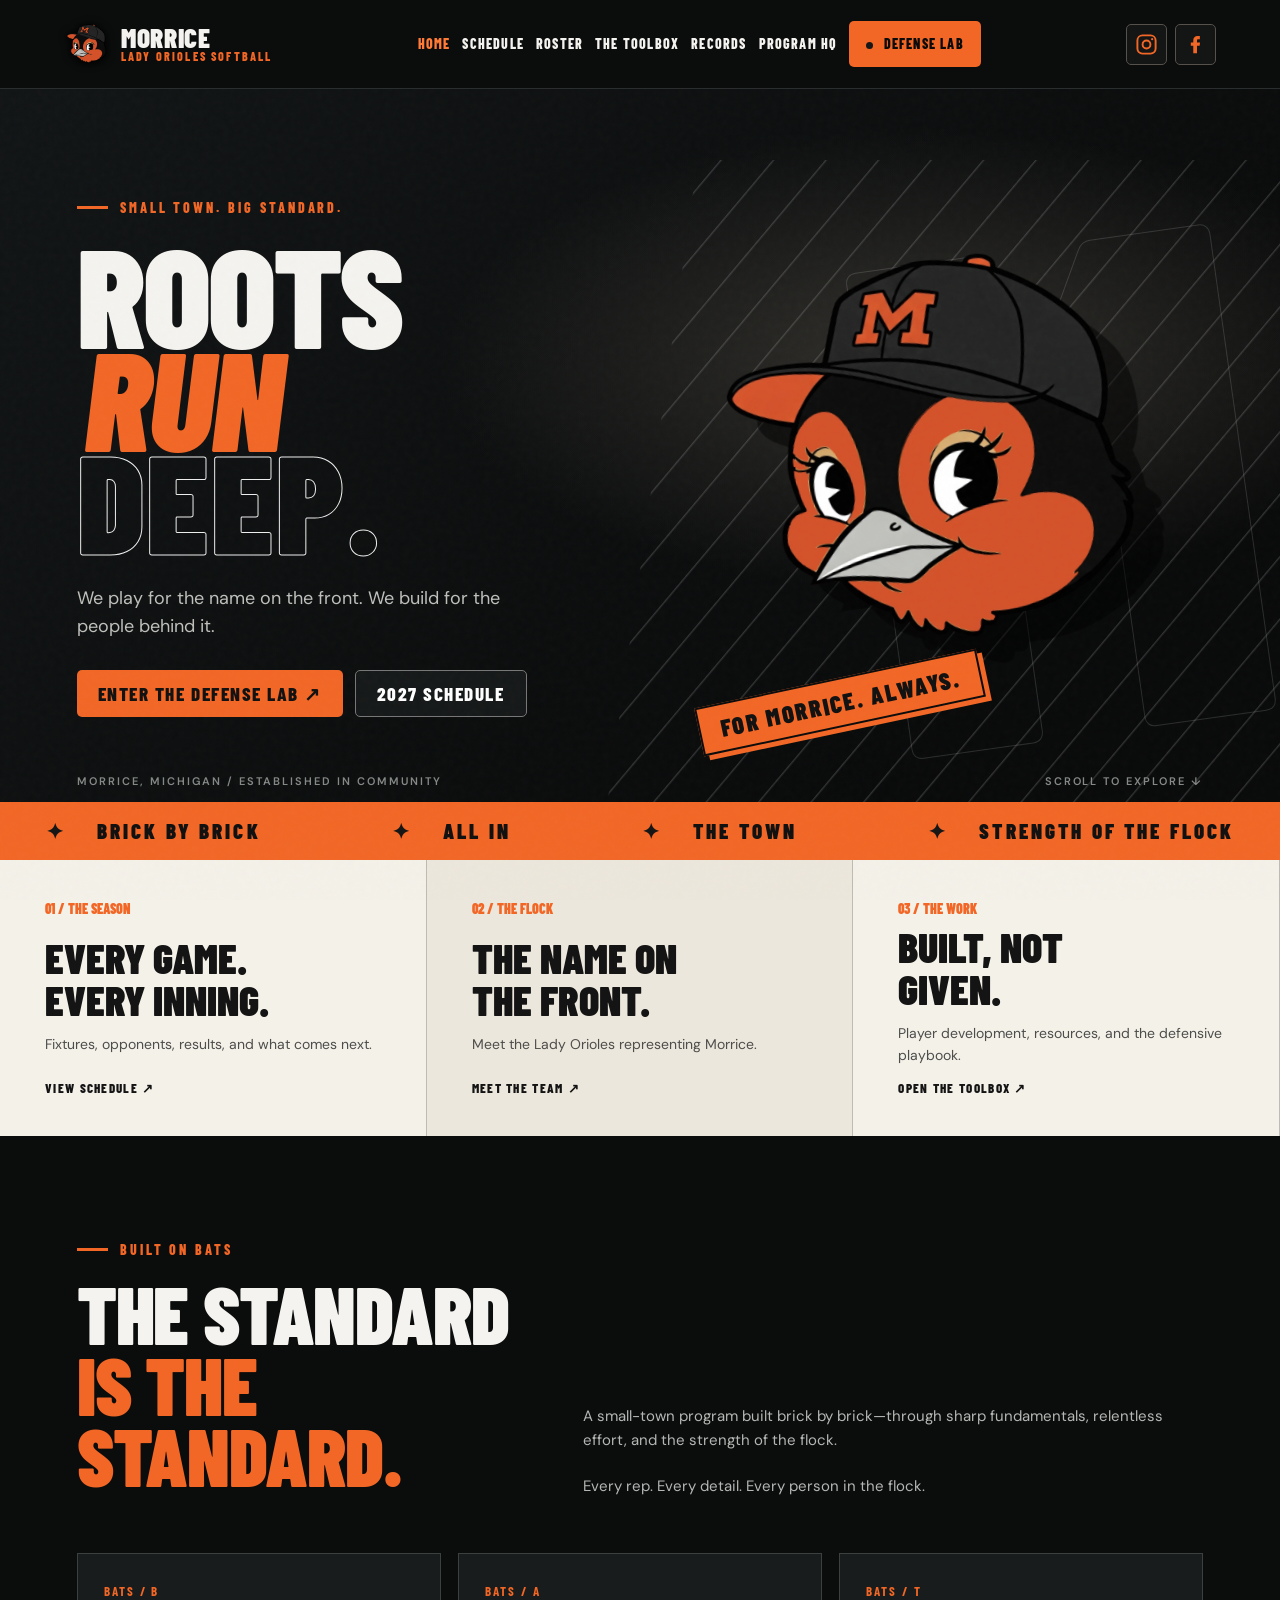
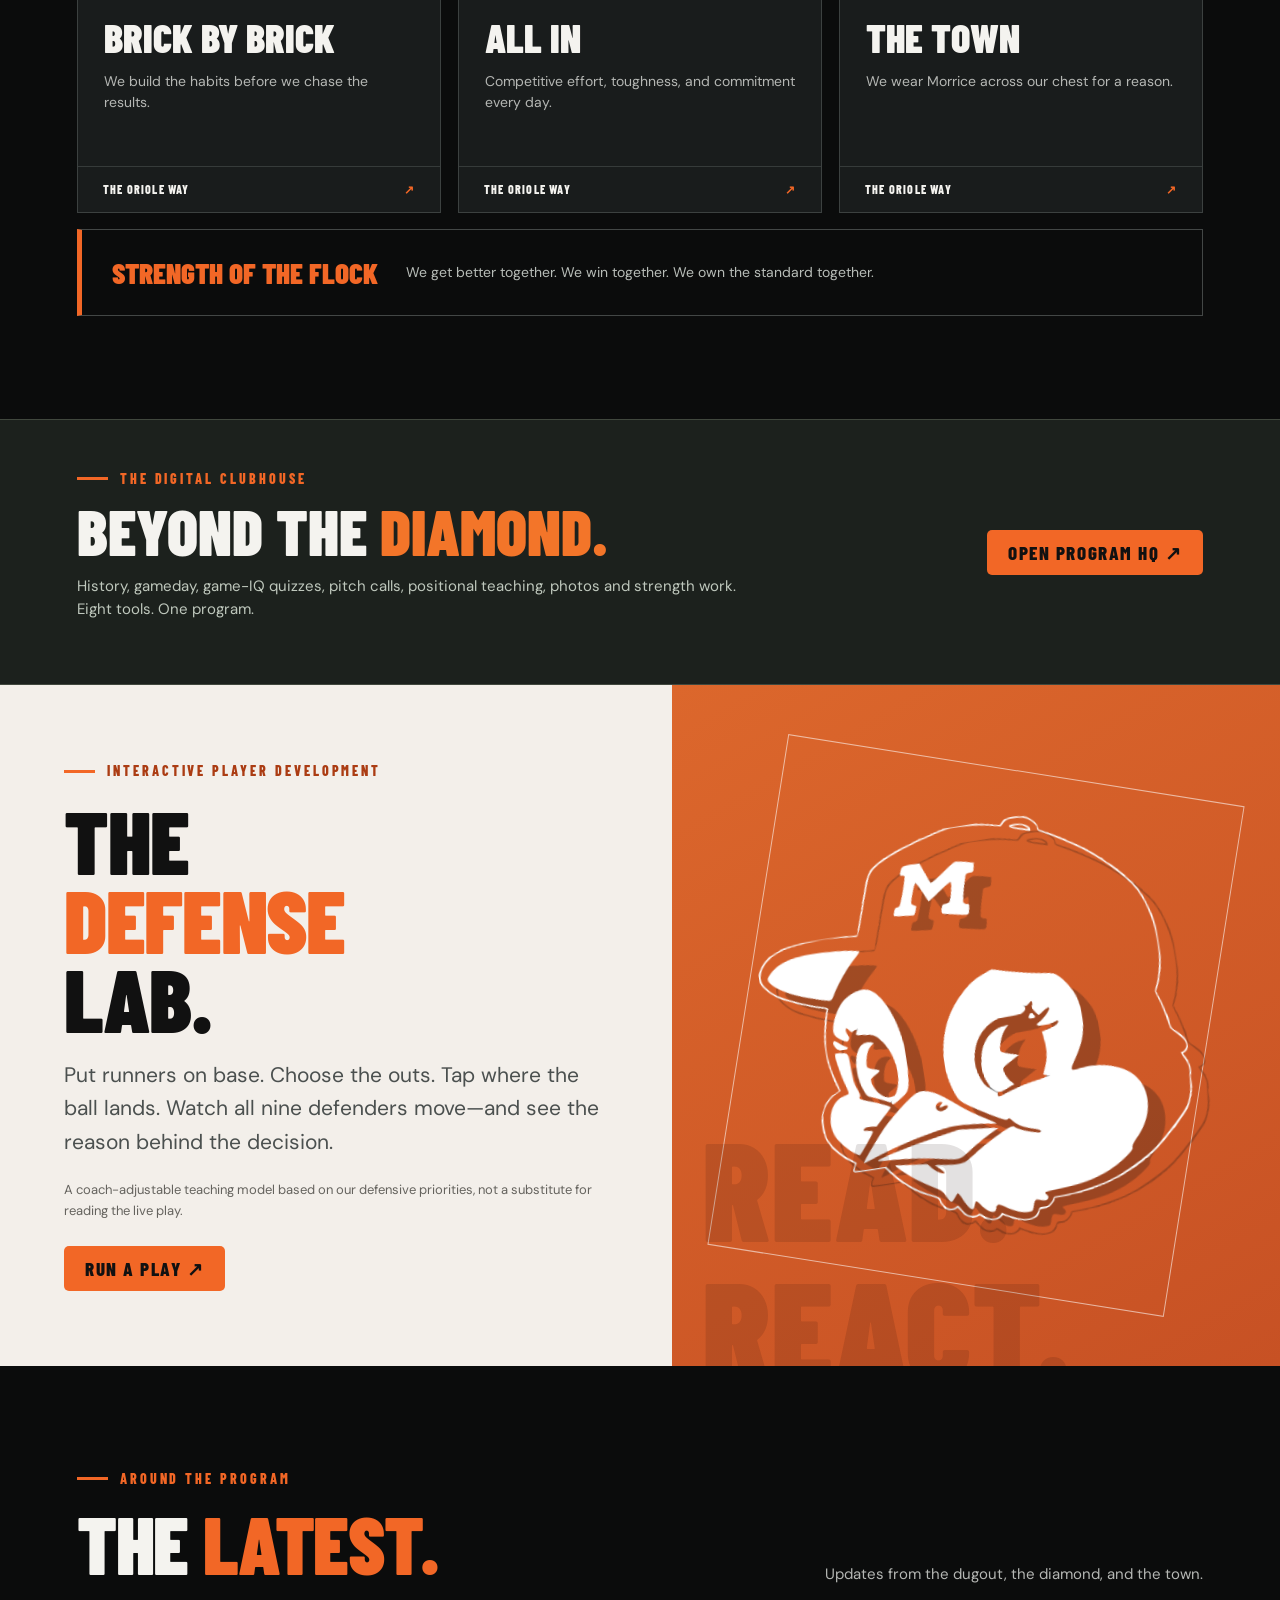
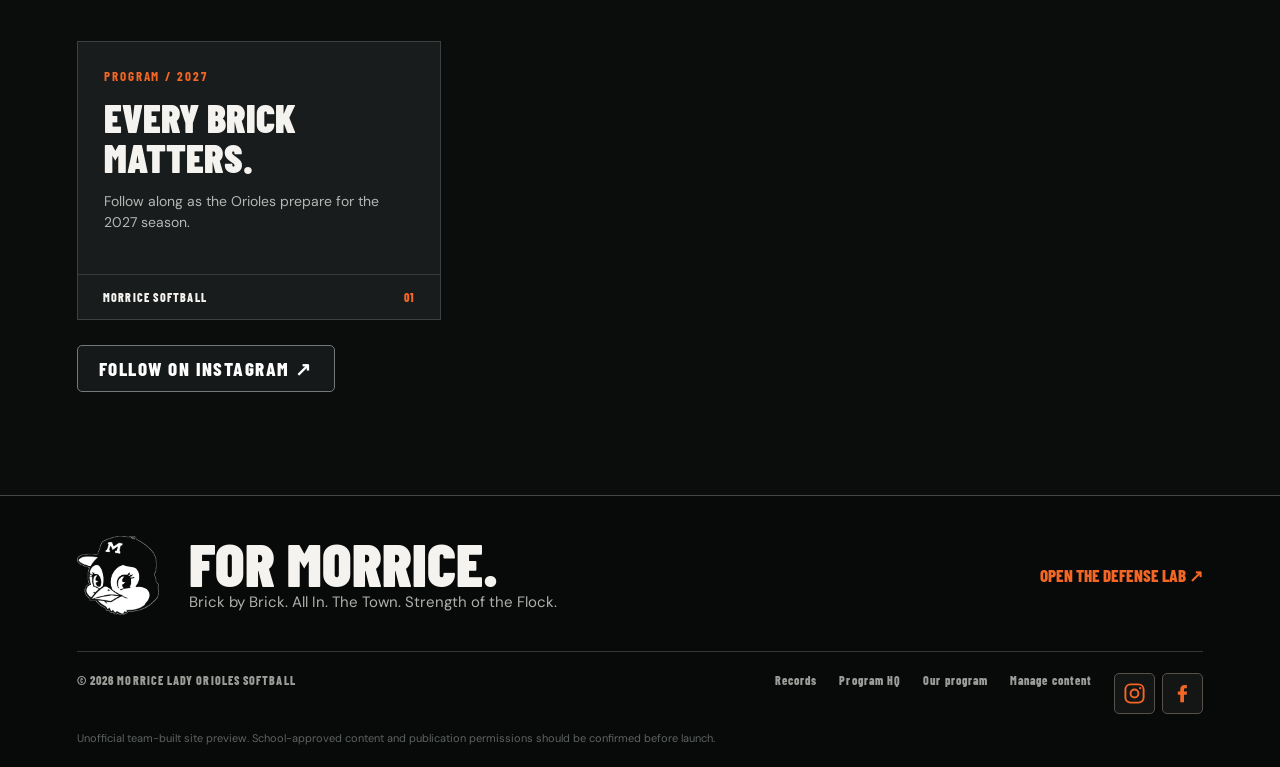
==== commit 70b5f003: "Add files via upload" ====
--- a/index.html
+++ b/index.html
@@ -20,6 +20,31 @@
   <script src="records.js" defer></script>
   <script src="defense.js" defer></script>
   <script src="app.js?v=20261115" defer></script>
+
+  <style>
+    /* Morrice social icons, inline so there are no third-party icon dependencies */
+    .morrice-socials{display:flex;align-items:center;gap:8px;flex:0 0 auto}
+    .morrice-social-link{width:41px;height:41px;display:inline-flex;align-items:center;justify-content:center;color:var(--orange,#f26726);background:#141616;border:1px solid #57514c;border-radius:5px;line-height:1;transition:background-color .18s,border-color .18s,color .18s,transform .18s}
+    .morrice-social-link svg{display:block;width:23px;height:23px;flex-shrink:0}
+    .morrice-social-link:hover{color:#111;background:var(--orange,#f26726);border-color:var(--orange,#f26726);transform:translateY(-2px)}
+    .morrice-social-link:focus-visible{outline:2px solid #fff;outline-offset:3px}
+    .morrice-socials-footer{gap:7px}
+    .footer-bottom .morrice-social-link{color:var(--orange,#f26726);letter-spacing:normal}
+    .footer-bottom .morrice-social-link:hover{color:#111}
+    @media(max-width:480px){
+      .topbar{padding-left:10px;padding-right:10px;gap:7px}
+      .brand{min-width:0;flex-shrink:1;gap:5px}
+      .brand-bird{width:42px;height:42px}
+      .brand-text strong{font-size:24px}
+      .brand-text small{font-size:9px;letter-spacing:.07em}
+      .header-actions{gap:5px;flex-shrink:0}
+      .morrice-socials{gap:5px}
+      .header-actions .morrice-social-link{width:34px;height:34px}
+      .header-actions .morrice-social-link svg{width:20px;height:20px}
+      .mobile-menu-toggle{padding:2px;font-size:23px}
+    }
+    @media(prefers-reduced-motion:reduce){.morrice-social-link{transition:none}.morrice-social-link:hover{transform:none}}
+  </style>
 </head>
 <body>
   <a class="skip-link" href="#main">Skip to content</a>
@@ -39,7 +64,7 @@
         <a class="nav-lab" href="#lab" data-nav="lab"><span class="nav-live-dot"></span> Defense Lab</a>
       </nav>
       <div class="header-actions">
-        <a class="social-text" href="https://www.instagram.com/morriceoriolessoftball/" id="headerIG" target="_blank" rel="noopener noreferrer" aria-label="Morrice Softball Instagram">IG ↗</a>
+        <nav class="morrice-socials" aria-label="Morrice softball social media"><a class="morrice-social-link" id="headerIG" href="https://www.instagram.com/morriceoriolessoftball/" target="_blank" rel="noopener noreferrer" aria-label="Morrice Lady Orioles Softball on Instagram" title="Follow us on Instagram"><svg viewBox="0 0 24 24" aria-hidden="true" focusable="false" fill="none" stroke="currentColor" stroke-width="2" stroke-linecap="round" stroke-linejoin="round"><rect x="2.5" y="2.5" width="19" height="19" rx="5.3"/><circle cx="12" cy="12" r="4.1"/><circle cx="17.9" cy="6.4" r="1.15" fill="currentColor" stroke="none"/></svg></a><a class="morrice-social-link" id="headerFB" href="https://www.facebook.com/people/Morrice-Lady-Oriole-Softball/61574977748486/" target="_blank" rel="noopener noreferrer" aria-label="Morrice Lady Orioles Softball on Facebook" title="Follow us on Facebook"><svg viewBox="0 0 24 24" aria-hidden="true" focusable="false" fill="currentColor"><path d="M16.52 3.1h-2.43c-2.68 0-4.41 1.81-4.41 4.61v2.11H7.12v3.53h2.56v7.82h3.87v-7.82h2.76l.44-3.53h-3.2V8.09c0-.97.33-1.44 1.37-1.44h1.6V3.1z"/></svg></a></nav>
         <button class="mobile-menu-toggle" id="menuToggle" type="button" aria-label="Open menu" aria-expanded="false">☰</button>
       </div>
       <nav class="mobile-nav" id="mobileNav" aria-label="Mobile navigation">
@@ -49,7 +74,7 @@
     <main id="main" tabindex="-1"><noscript><p style="padding:3rem;color:white">Please enable JavaScript to view this site and use the interactive defense lab.</p></noscript></main>
     <footer class="site-footer">
       <div class="footer-top"><img src="assets/boop-mono.webp" alt="" /><div><strong>FOR MORRICE.</strong><span>Brick by Brick. All In. The Town. Strength of the Flock.</span></div><a href="#lab" class="text-link">OPEN THE DEFENSE LAB ↗</a></div>
-      <div class="footer-bottom"><span>© <span id="copyrightYear">2027</span> MORRICE LADY ORIOLES SOFTBALL</span><div><a href="#records">Records</a><a href="#hub">Program HQ</a><a href="#about">Our program</a><a href="#manage">Manage content</a><a id="footerIG" href="https://www.instagram.com/morriceoriolessoftball/" target="_blank" rel="noopener noreferrer">Instagram ↗</a></div></div>
+      <div class="footer-bottom"><span>© <span id="copyrightYear">2027</span> MORRICE LADY ORIOLES SOFTBALL</span><div><a href="#records">Records</a><a href="#hub">Program HQ</a><a href="#about">Our program</a><a href="#manage">Manage content</a><nav class="morrice-socials morrice-socials-footer" aria-label="Follow Morrice softball"><a class="morrice-social-link" id="footerIG" href="https://www.instagram.com/morriceoriolessoftball/" target="_blank" rel="noopener noreferrer" aria-label="Morrice Lady Orioles Softball on Instagram" title="Follow us on Instagram"><svg viewBox="0 0 24 24" aria-hidden="true" focusable="false" fill="none" stroke="currentColor" stroke-width="2" stroke-linecap="round" stroke-linejoin="round"><rect x="2.5" y="2.5" width="19" height="19" rx="5.3"/><circle cx="12" cy="12" r="4.1"/><circle cx="17.9" cy="6.4" r="1.15" fill="currentColor" stroke="none"/></svg></a><a class="morrice-social-link" id="footerFB" href="https://www.facebook.com/people/Morrice-Lady-Oriole-Softball/61574977748486/" target="_blank" rel="noopener noreferrer" aria-label="Morrice Lady Orioles Softball on Facebook" title="Follow us on Facebook"><svg viewBox="0 0 24 24" aria-hidden="true" focusable="false" fill="currentColor"><path d="M16.52 3.1h-2.43c-2.68 0-4.41 1.81-4.41 4.61v2.11H7.12v3.53h2.56v7.82h3.87v-7.82h2.76l.44-3.53h-3.2V8.09c0-.97.33-1.44 1.37-1.44h1.6V3.1z"/></svg></a></nav></div></div>
       <p class="footer-note">Unofficial team-built site preview. School-approved content and publication permissions should be confirmed before launch.</p>
     </footer>
   </div>
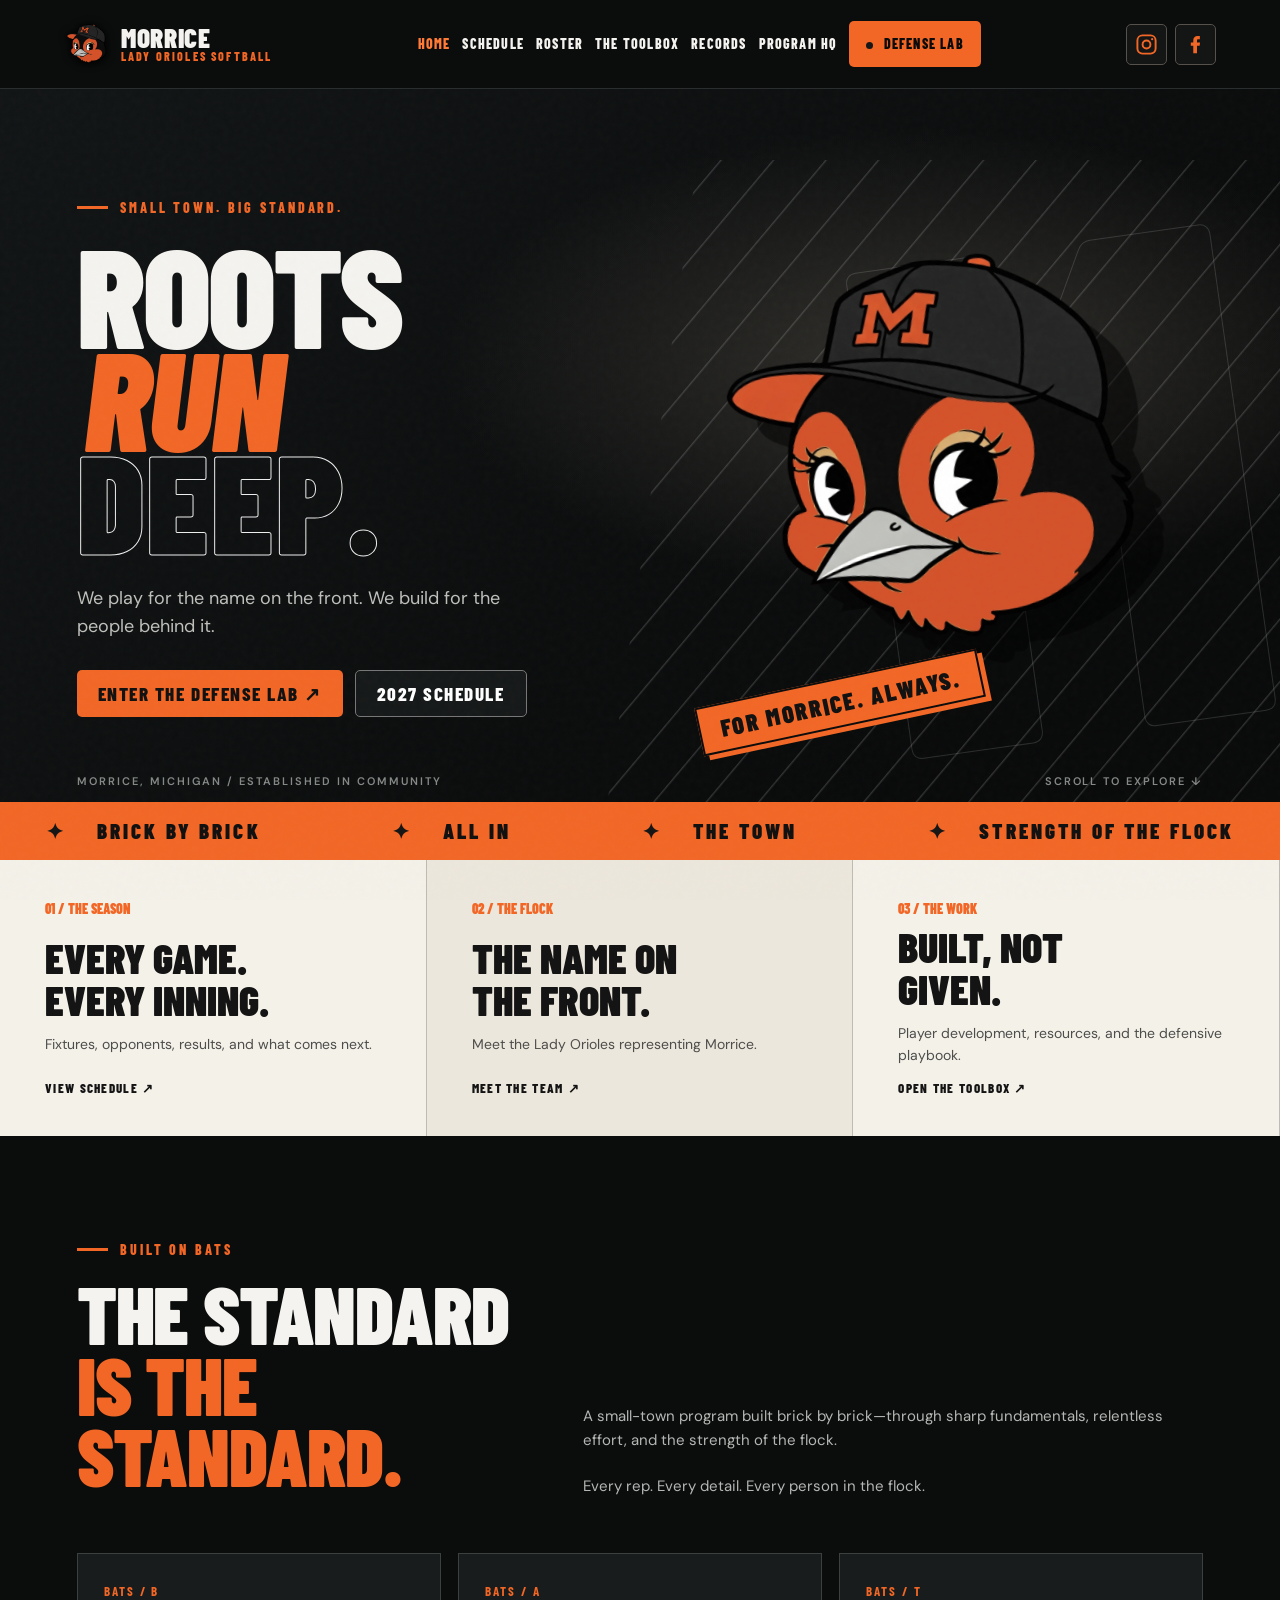
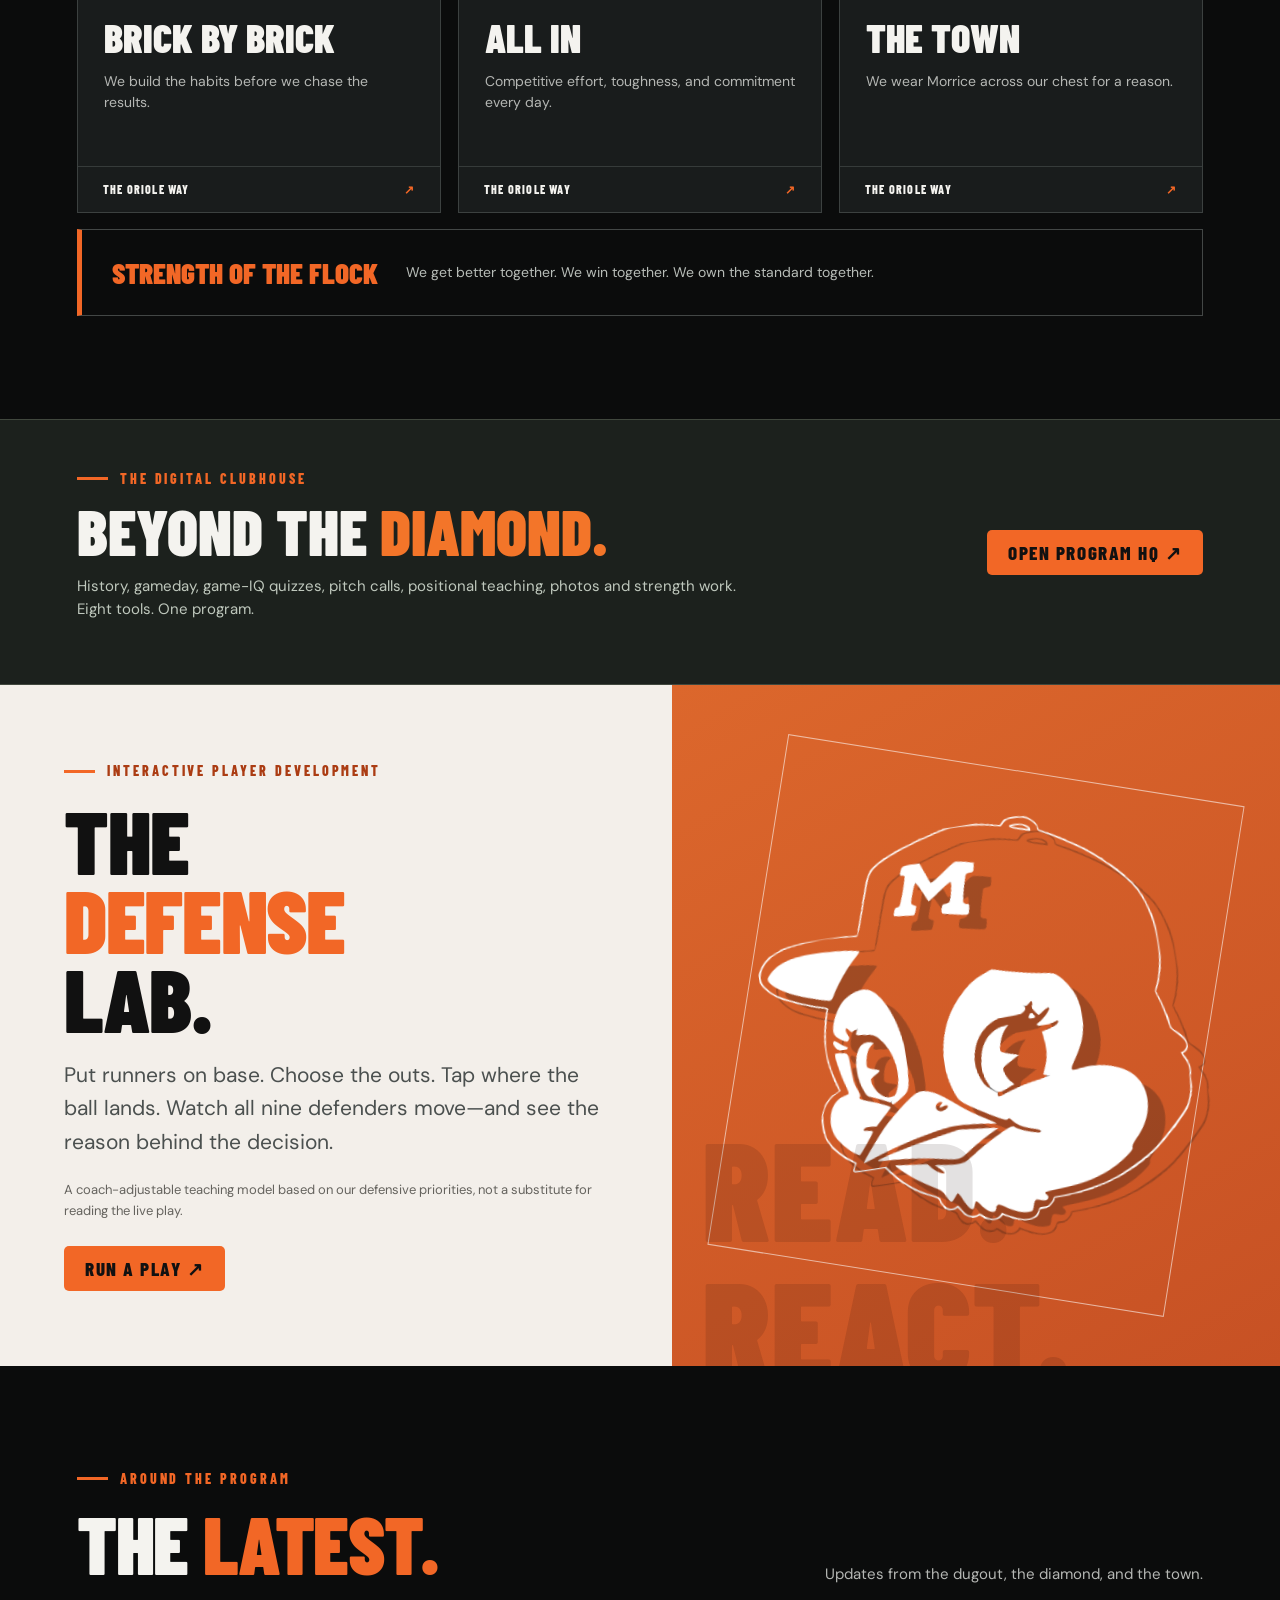
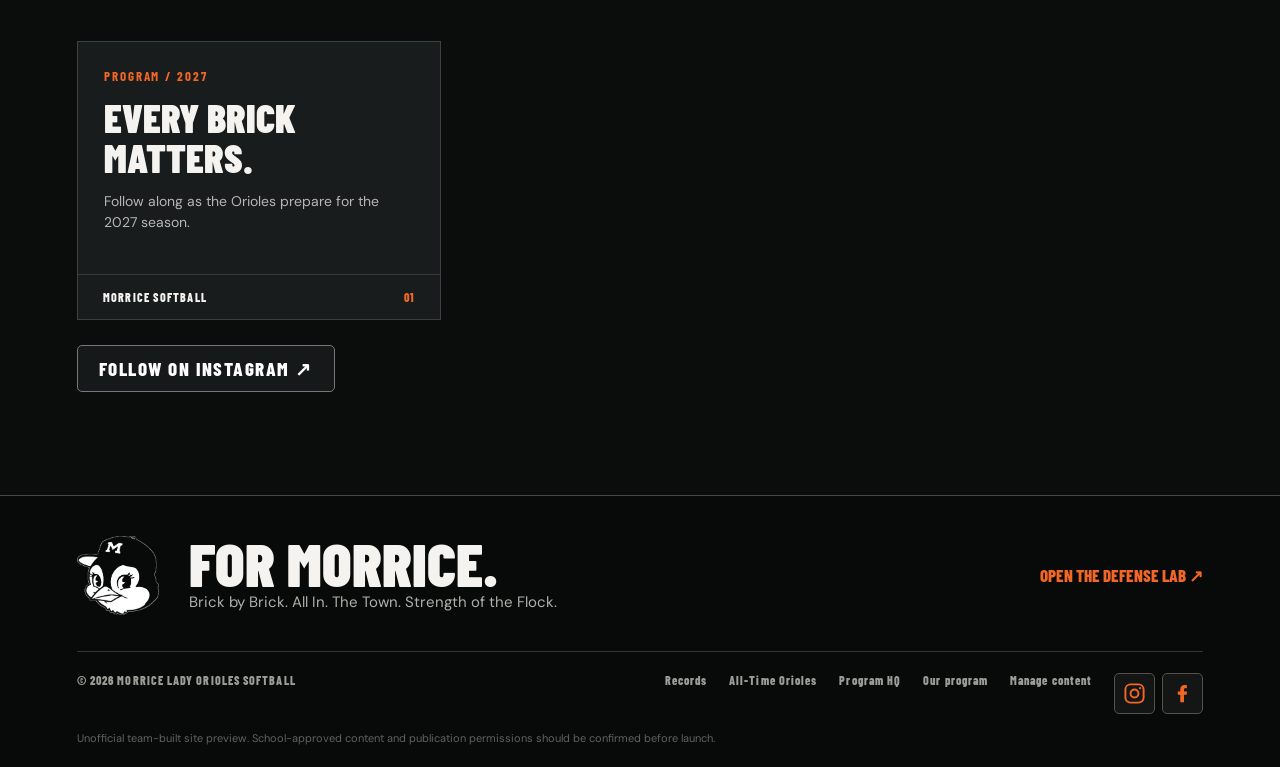
==== commit 0aeb1f67: "Add files via upload" ====
--- a/index.html
+++ b/index.html
@@ -45,6 +45,14 @@
     }
     @media(prefers-reduced-motion:reduce){.morrice-social-link{transition:none}.morrice-social-link:hover{transform:none}}
   </style>
+
+  <style>
+    .ath-records-bridge{display:flex;align-items:center;justify-content:space-between;gap:17px;flex-wrap:wrap;padding:20px 23px;margin:22px 0 27px;background:#20211e;border:1px solid #4f4236;border-left:5px solid #f26726}
+    .ath-records-bridge strong{display:block;font:900 29px 'Barlow Condensed',Impact,sans-serif;line-height:1;text-transform:uppercase;color:#fff}
+    .ath-records-bridge p{font-size:13px;color:#c9c8c2;margin:7px 0 0}
+    .ath-records-bridge a{display:inline-block;background:#f26726;color:#111;font:900 17px 'Barlow Condensed',Impact,sans-serif;text-transform:uppercase;letter-spacing:.05em;padding:12px 16px;white-space:nowrap}
+    .ath-records-bridge a:hover{background:#ff8947}
+  </style>
 </head>
 <body>
   <a class="skip-link" href="#main">Skip to content</a>
@@ -68,15 +76,35 @@
         <button class="mobile-menu-toggle" id="menuToggle" type="button" aria-label="Open menu" aria-expanded="false">☰</button>
       </div>
       <nav class="mobile-nav" id="mobileNav" aria-label="Mobile navigation">
-        <a href="#home">Home</a><a href="#schedule">Schedule</a><a href="#roster">Roster</a><a href="#toolbox">The Toolbox</a><a href="#lab">Defense Lab</a><a href="#records">Records</a><a href="#hub">Program HQ</a><a href="#situation">Situation Room</a><a href="#chasing">Chasing History</a><a href="#about">About</a>
+        <a href="#home">Home</a><a href="#schedule">Schedule</a><a href="#roster">Roster</a><a href="#toolbox">The Toolbox</a><a href="#lab">Defense Lab</a><a href="#records">Records</a><a href="archive.html">All-Time Orioles</a><a href="#hub">Program HQ</a><a href="#situation">Situation Room</a><a href="#chasing">Chasing History</a><a href="#about">About</a>
       </nav>
     </header>
     <main id="main" tabindex="-1"><noscript><p style="padding:3rem;color:white">Please enable JavaScript to view this site and use the interactive defense lab.</p></noscript></main>
     <footer class="site-footer">
       <div class="footer-top"><img src="assets/boop-mono.webp" alt="" /><div><strong>FOR MORRICE.</strong><span>Brick by Brick. All In. The Town. Strength of the Flock.</span></div><a href="#lab" class="text-link">OPEN THE DEFENSE LAB ↗</a></div>
-      <div class="footer-bottom"><span>© <span id="copyrightYear">2027</span> MORRICE LADY ORIOLES SOFTBALL</span><div><a href="#records">Records</a><a href="#hub">Program HQ</a><a href="#about">Our program</a><a href="#manage">Manage content</a><nav class="morrice-socials morrice-socials-footer" aria-label="Follow Morrice softball"><a class="morrice-social-link" id="footerIG" href="https://www.instagram.com/morriceoriolessoftball/" target="_blank" rel="noopener noreferrer" aria-label="Morrice Lady Orioles Softball on Instagram" title="Follow us on Instagram"><svg viewBox="0 0 24 24" aria-hidden="true" focusable="false" fill="none" stroke="currentColor" stroke-width="2" stroke-linecap="round" stroke-linejoin="round"><rect x="2.5" y="2.5" width="19" height="19" rx="5.3"/><circle cx="12" cy="12" r="4.1"/><circle cx="17.9" cy="6.4" r="1.15" fill="currentColor" stroke="none"/></svg></a><a class="morrice-social-link" id="footerFB" href="https://www.facebook.com/people/Morrice-Lady-Oriole-Softball/61574977748486/" target="_blank" rel="noopener noreferrer" aria-label="Morrice Lady Orioles Softball on Facebook" title="Follow us on Facebook"><svg viewBox="0 0 24 24" aria-hidden="true" focusable="false" fill="currentColor"><path d="M16.52 3.1h-2.43c-2.68 0-4.41 1.81-4.41 4.61v2.11H7.12v3.53h2.56v7.82h3.87v-7.82h2.76l.44-3.53h-3.2V8.09c0-.97.33-1.44 1.37-1.44h1.6V3.1z"/></svg></a></nav></div></div>
+      <div class="footer-bottom"><span>© <span id="copyrightYear">2027</span> MORRICE LADY ORIOLES SOFTBALL</span><div><a href="#records">Records</a><a href="archive.html">All-Time Orioles</a><a href="#hub">Program HQ</a><a href="#about">Our program</a><a href="#manage">Manage content</a><nav class="morrice-socials morrice-socials-footer" aria-label="Follow Morrice softball"><a class="morrice-social-link" id="footerIG" href="https://www.instagram.com/morriceoriolessoftball/" target="_blank" rel="noopener noreferrer" aria-label="Morrice Lady Orioles Softball on Instagram" title="Follow us on Instagram"><svg viewBox="0 0 24 24" aria-hidden="true" focusable="false" fill="none" stroke="currentColor" stroke-width="2" stroke-linecap="round" stroke-linejoin="round"><rect x="2.5" y="2.5" width="19" height="19" rx="5.3"/><circle cx="12" cy="12" r="4.1"/><circle cx="17.9" cy="6.4" r="1.15" fill="currentColor" stroke="none"/></svg></a><a class="morrice-social-link" id="footerFB" href="https://www.facebook.com/people/Morrice-Lady-Oriole-Softball/61574977748486/" target="_blank" rel="noopener noreferrer" aria-label="Morrice Lady Orioles Softball on Facebook" title="Follow us on Facebook"><svg viewBox="0 0 24 24" aria-hidden="true" focusable="false" fill="currentColor"><path d="M16.52 3.1h-2.43c-2.68 0-4.41 1.81-4.41 4.61v2.11H7.12v3.53h2.56v7.82h3.87v-7.82h2.76l.44-3.53h-3.2V8.09c0-.97.33-1.44 1.37-1.44h1.6V3.1z"/></svg></a></nav></div></div>
       <p class="footer-note">Unofficial team-built site preview. School-approved content and publication permissions should be confirmed before launch.</p>
     </footer>
   </div>
+
+  <script>
+    /* Link the independent All-Time Orioles archive from every Records view.
+       No change to the statistical records engine or auto-importer is needed. */
+    (()=>{
+      const main=document.getElementById('main');
+      if(!main||!window.MutationObserver)return;
+      const add=()=>{
+        const layout=main.querySelector('#morrice-records .ra-layout');
+        if(!layout||layout.querySelector('.ath-records-bridge'))return;
+        const bridge=document.createElement('div');
+        bridge.className='ath-records-bridge';
+        bridge.innerHTML='<div><strong>YOUR NAME. YOUR TEAM. YOUR ERA.</strong><p>Search the All-Time Orioles player archive, season histories, yearbook photos, and game results.</p></div><a href="archive.html">EXPLORE THE ALL-TIME ORIOLES ↗</a>';
+        const live=layout.querySelector('#ra-live');
+        if(live)layout.insertBefore(bridge,live);else layout.appendChild(bridge);
+      };
+      new MutationObserver(add).observe(main,{childList:true,subtree:true});
+      add();
+    })();
+  </script>
 </body>
 </html>
